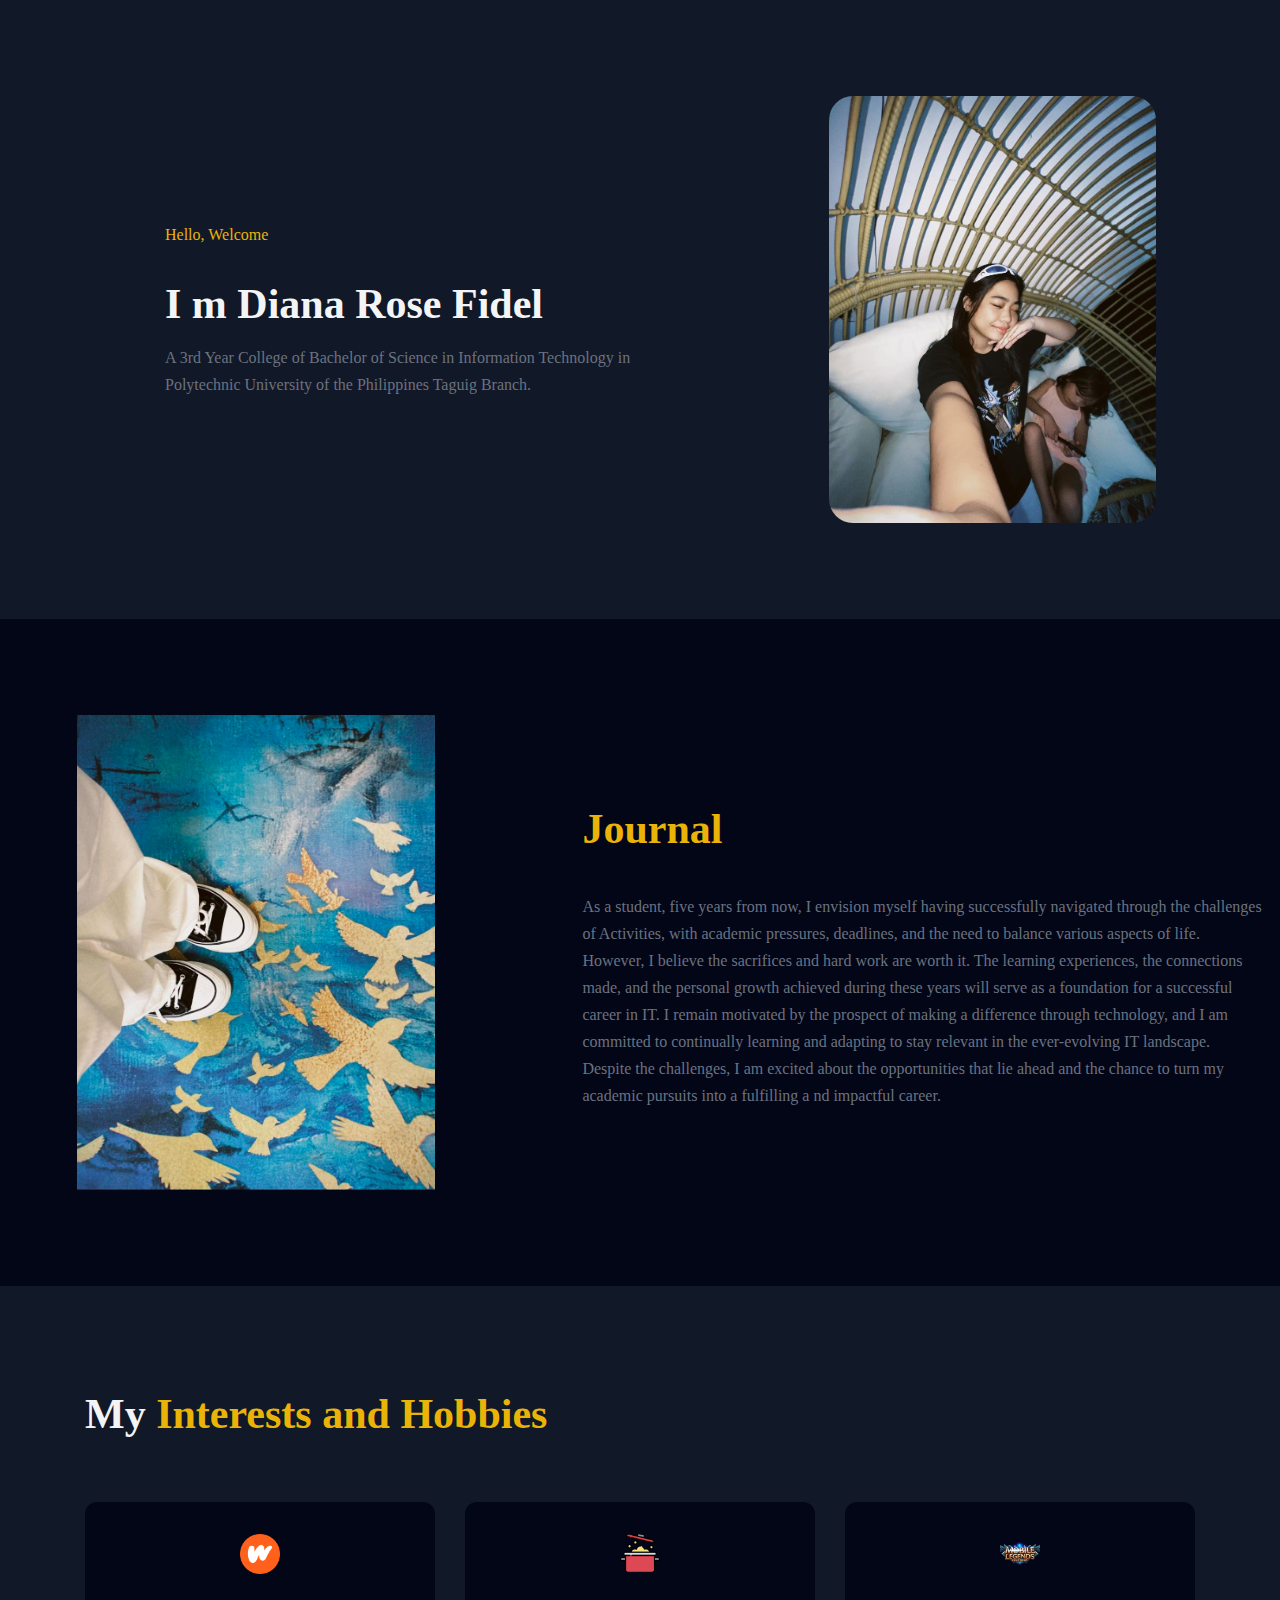
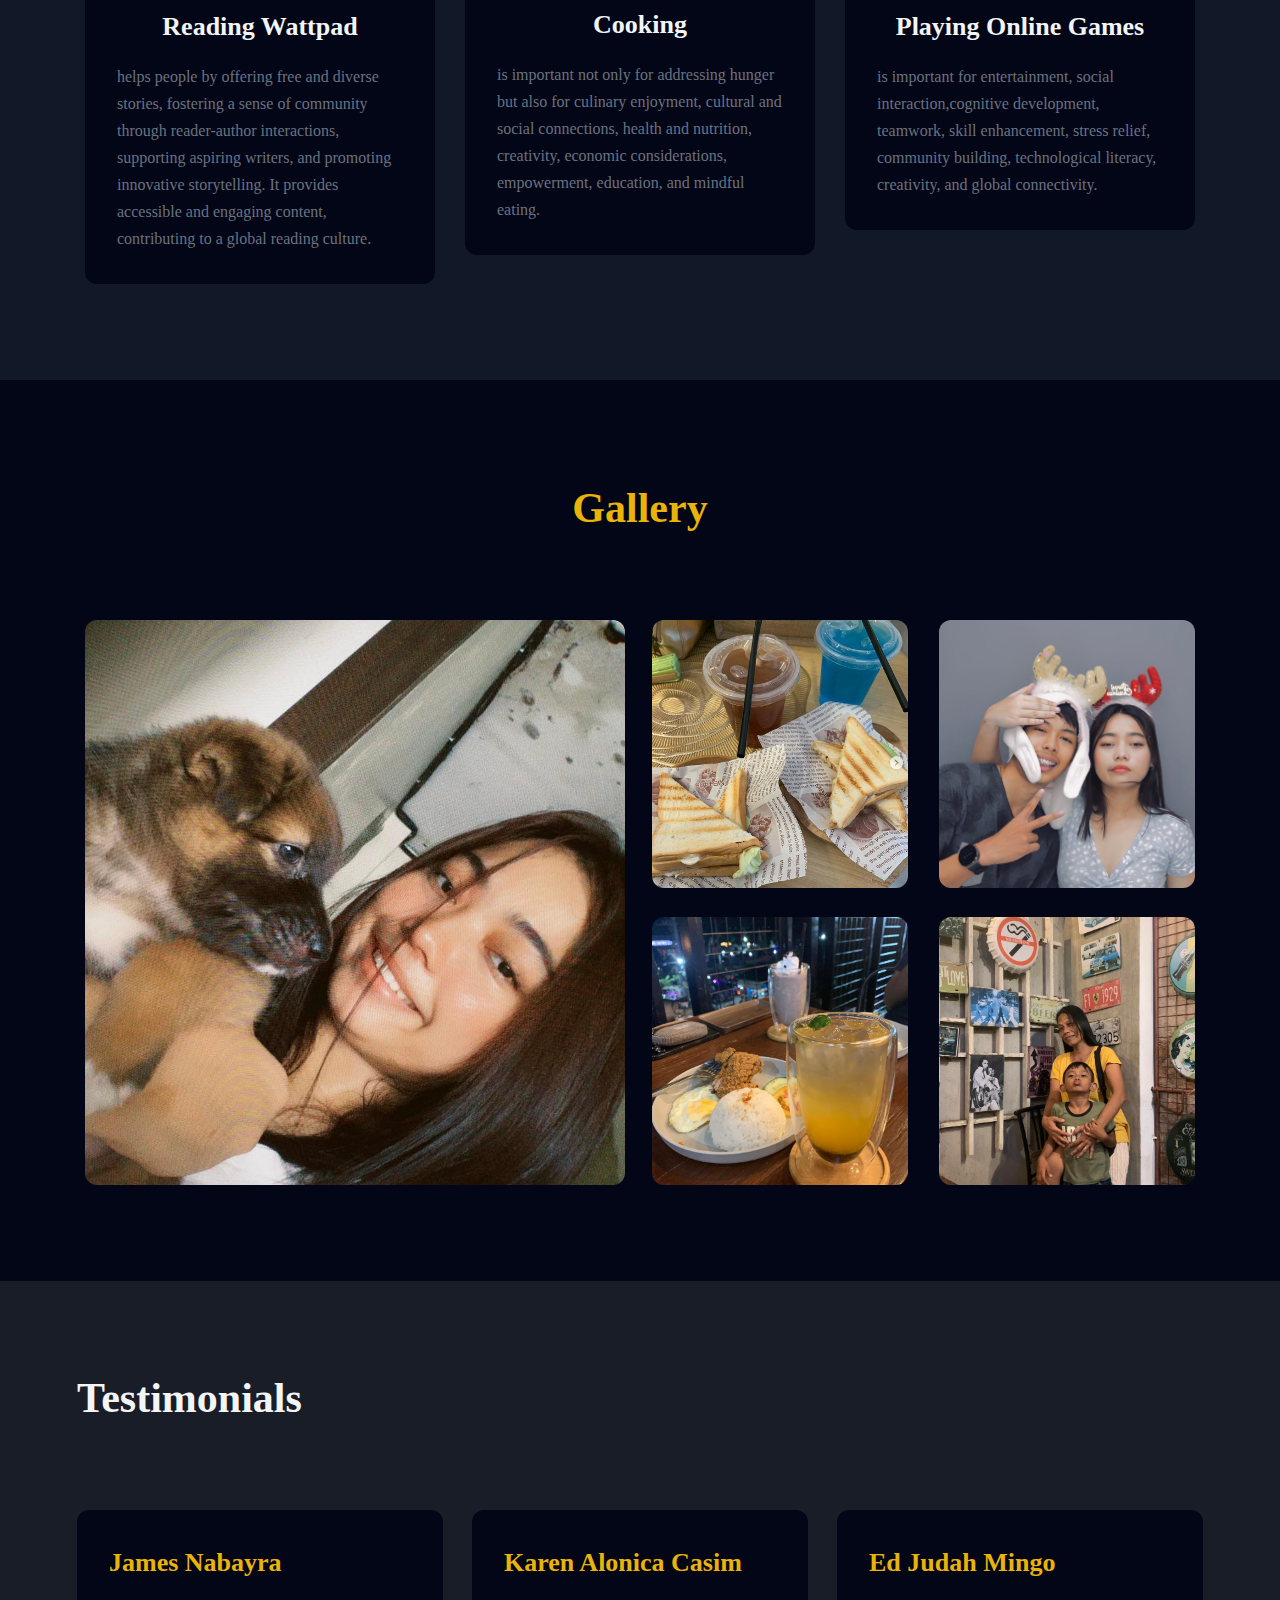
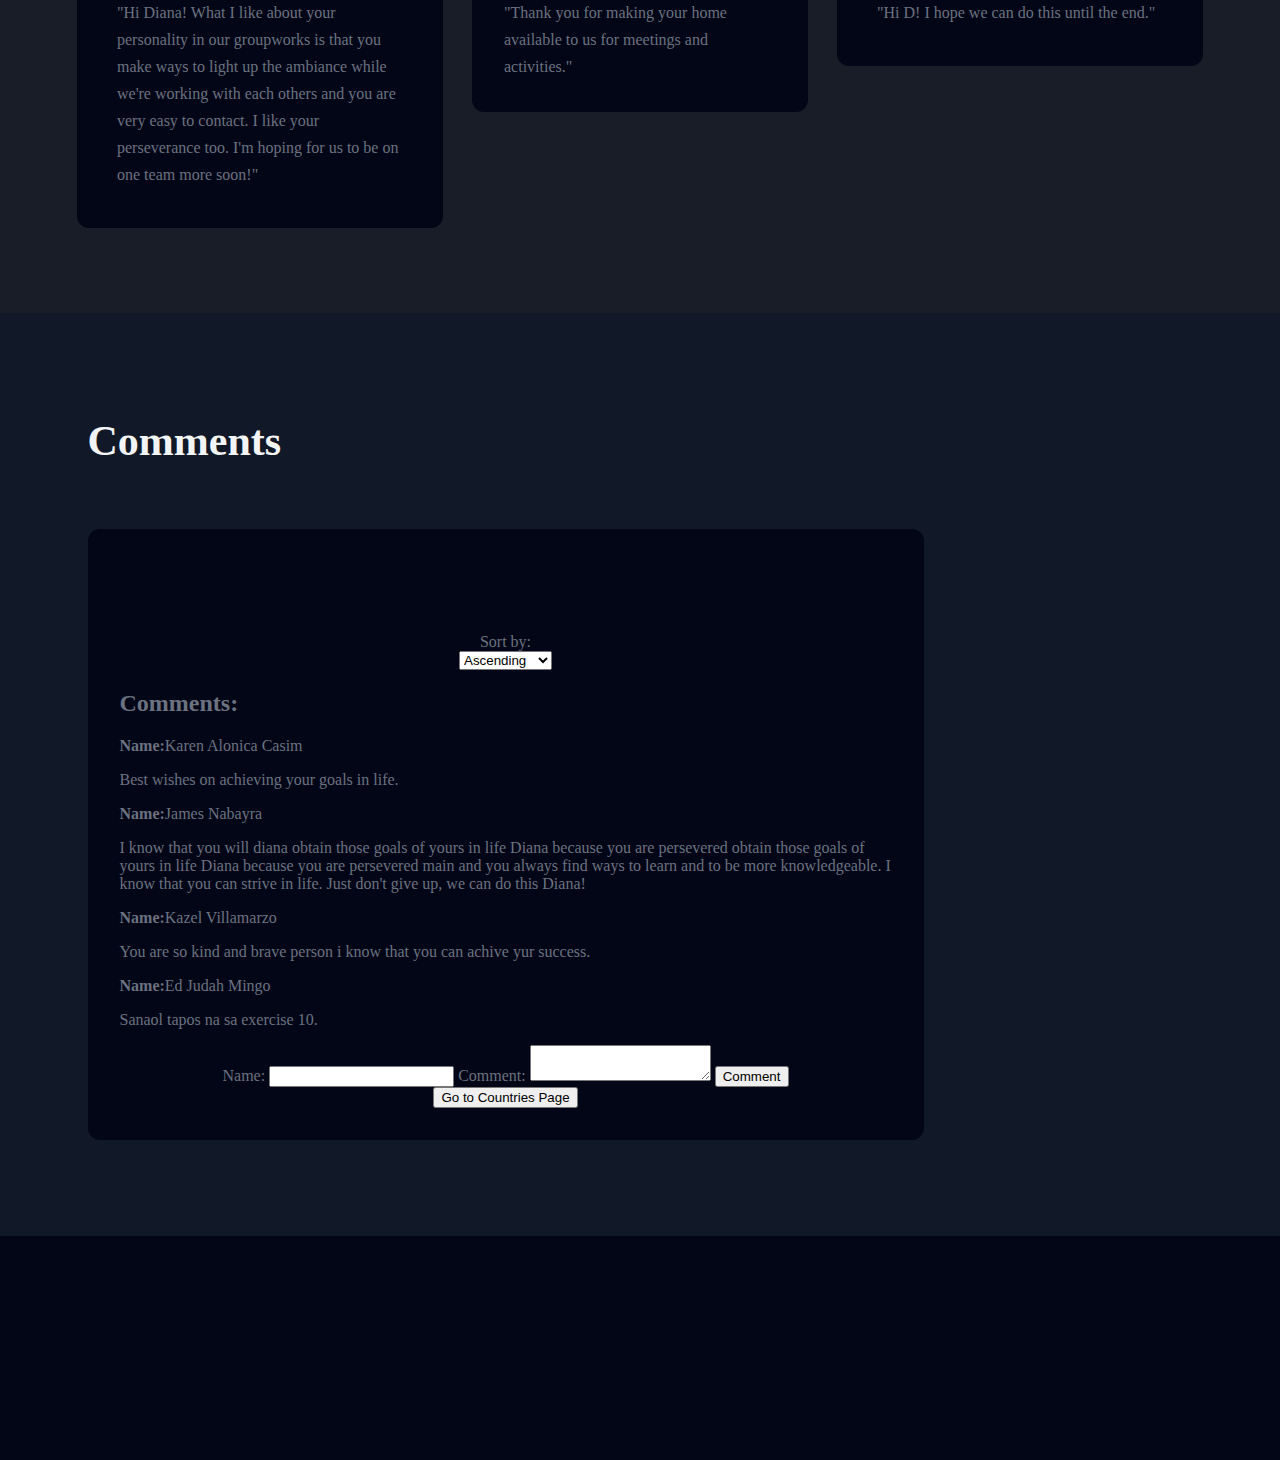
==== index.html @ 44a9d1c8 "update html" ====
<!DOCTYPE html>
<html>
  <head>
    <link rel="stylesheet" href="./fidel_dianarose_final_exercise.css" />
  </head>
  <body>
    <div class="aboutme">
    <div class="herosection">
    <div class="frame-parent">
    <div class="hello-welcome-parent">
    <div class="hello-welcome">Hello, Welcome</div>
    <div class="i-m-diana-rose-fidel-parent">
		<b class="i-m-diana">I m Diana Rose Fidel</b>
    <div class="a-3rd-year-container">
        <p class="a-3rd-year">
            A 3rd Year College of Bachelor of Science
		    in Information
            Technology in
        </p>
        <p class="a-3rd-year">
            Polytechnic University of the 
		    Philippines Taguig Branch.
        </p>
       </div>
       </div>
       </div>
          <img
            class="frame-child"
            alt=""
            src="./img/diana.jpg"
          />
        </div>
      </div>
      <div class="aboutme1">
         <img
          class="aboutme-child"
          alt=""
          src="./img/steps.jpg"
        />

        <div class="journal-parent">
          <b class="i-m-diana">Journal</b>
        <div class="frame-wrapper">
        <div class="there-are-many-variations-of-p-parent">
        <div class="hello-welcome">
           <p class="a-3rd-year">
              As a student, five years from now, I envision myself having
			  successfully navigated through the challenges 
          </p>
			<p class="a-3rd-year">
               of Activities, with academic pressures,
			   deadlines, and the need to balance 
			   various aspects of life. 
                </p>
            <p class="a-3rd-year">However, I believe the 
				sacrifices and hard work are worth it. 
				The learning experiences, 
				the connections </p>
            <p class="a-3rd-year">
				made, and the personal growth 
				achieved during these years will 
				serve as a foundation for a successful
             </p>
            <p class="a-3rd-year">
				career in IT. I remain motivated by 
				the prospect of making a difference 
				through technology, and I am 
                </p>
           <p class="a-3rd-year">
				committed to continually learning and adapting to 
				stay relevant in the ever-evolving IT landscape. 
                </p>				
		    <p class="a-3rd-year">
				Despite the challenges, I am excited about the 
				opportunities that lie ahead and the
				chance to turn my 
                </p>	
			<p class="a-3rd-year">
				academic pursuits into a fulfilling a
				nd impactful career.
                </p>					
            </div>
           </div>
		</div>
		</div>
      </div>
      <div class="myservice">
      <div class="frame-group">
      <div class="my-interests-and-hobbies-wrapper">
			<b class="i-m-diana">
              <span>My </span>
              <span class="interests-and-hobbies"
			  >Interests and Hobbies</span>
            </b>
          </div>
      <div class="frame-container">
      <div class="frame-div">
      <div class="frame-parent1">
            <img class="frame-icon" alt="" 
				src="./img/wattpad.png"/>

      <div class="reading-wattpad-parent">
            <b class="reading-wattpad">Reading Wattpad</b>
      <div class="helps-people-by">
                helps people by offering free and
				diverse stories, fostering
                a sense of community through 
				reader-author interactions,
                supporting aspiring writers, 
				and promoting innovative
                storytelling. It provides 
				accessible and engaging content,
                contributing to a global reading culture.
              </div>
           </div>
         </div>
        </div>
       <div class="frame-div">
            <div class="frame-parent1">
               <img class="frame-icon1" alt="" 
			   src="./img/cooking.png" />

            <div class="reading-wattpad-parent">
                <b class="reading-wattpad">Cooking</b>
                <div class="helps-people-by">
                  is important not only for
				  addressing hunger but also for
                  culinary enjoyment, cultural and 
				  social connections, health
                  and nutrition, creativity, 
				  economic considerations,
                  empowerment, education, and 
				  mindful eating.
                </div>
                </div>
              </div>
            </div>
            <div class="frame-div">
              <div class="frame-parent1">
                <img class="frame-icon" alt="" 
					src="./img/ml.png"/>

                <div class="reading-wattpad-parent">
                  <b class="reading-wattpad"
					>Playing Online Games</b>
                  <div class="helps-people-by">
                    is important for entertainment, social
					interaction,cognitive development,
					teamwork, skill enhancement, stress
                    relief, community building, 
					technological literacy,
                    creativity, and global connectivity.
                  </div>
                </div>
              </div>
            </div>
          </div>
        </div>
      </div>
      <div class="myportfolio">
        <div class="gallery-wrapper">
          <b class="i-m-diana">Gallery</b>
        </div>
        <div class="rectangle-parent">
          <img class="frame-item" alt="" src="./img/dog.jpg" />

          <div class="frame-parent4">
            <div class="rectangle-group">
              <img
                class="frame-inner"
                alt=""src="./img/taste.png"
              />
              <img
                class="frame-inner"
                alt=""src="./img/meal1.jpg"
              />
            </div>
            <div class="rectangle-group">
              <img
                class="frame-inner"
                alt=""src="./img/jo.png"
              />
              <img
                class="frame-inner"
                alt=""src="./img/fam.jpg"
              />
            </div>
          </div>
        </div>
      </div>
      <div class="experience">
        <div class="experience1">
        <div class="my-interests-and-hobbies-wrapper">
        <div class="my-interests-and-hobbies-wrapper">
            <b class="i-m-diana">Testimonials</b>
            </div>
          </div>
        <div class="frame-parent5">
        <div class="frame-div">
        <div class="my-interests-and-hobbies-wrapper">
        <div class="frame-parent6">
        <div class="my-interests-and-hobbies-wrapper">
            <b class="reading-wattpad">James Nabayra</b>
            </div>
        <div class="hi-diana-what-i-like-about-yo-wrapper">
            <div class="hi-diana-what">
                "Hi Diana! What I like about your 
				personality in our
                groupworks is that you make ways to 
				light up the ambiance
                while we're working with each others
				and you are very easy
                to contact. I like your perseverance 
				too. I'm hoping for
                us to be on one team more soon!"
             </div>
            </div>
           </div>
          </div>
            </div>
        <div class="frame-div">
        <div class="my-interests-and-hobbies-wrapper">
        <div class="frame-parent7">
        <div class="my-interests-and-hobbies-wrapper">
            <b class="reading-wattpad"
				>Karen Alonica Casim</b>
                  </div>
            <div class="thank-you-for">
                "Thank you for making your home 
				available to us for meetings
                and activities."
                  </div>
                </div>
              </div>
            </div>
            <div class="frame-div">
            <div class="my-interests-and-hobbies-wrapper">
            <div class="frame-parent6">
            <div class="my-interests-and-hobbies-wrapper">
                <b class="reading-wattpad"
					>Ed Judah Mingo</b>
                 </div>
            <div class=
				"hi-diana-what-i-like-about-yo-wrapper">
            <div class="hi-diana-what">
                "Hi D! I hope we can do this 
				until the end."
               </div>
              </div>
             </div>
            </div>
          </div>
         </div>
        </div>
      </div>
      <div class="myservice1">
      <div class="frame-parent9">
      <div class="my-interests-and-hobbies-wrapper">
         <b class="i-m-diana">Comments</b>
        </div>
      <div class="frame-wrapper9">
      <div class="frame-wrapper10">
      <div class="frame-parent10">
      <div class="frame"></div>
      <div class="gallery-wrapper">
 		<label for="sort">Sort by:</label>
			<select id="sort">
			<option value="asc">Ascending</option>
			<option value="desc">Descending</option>
			</select>		
	<div id="comments_section">
		<h2>Comments:</h2>
	<div id="comments" class="comment-container">
	<div class="comment-container" data-timestamp="2023-11-04">
		<p><strong>Name:</strong>Karen Alonica Casim</p>
		<p>Best wishes on achieving your goals in life.</p>
			</div>
	<div class="comment-container" data-timestamp="2023-11-01">
		<p><strong>Name:</strong>Ed Judah Mingo</p>
		<p>Sanaol tapos na sa exercise 10.</p>
		</div>
	<div class="comment-container" data-timestamp="2023-11-03">
		<p><strong>Name:</strong>James Nabayra</p>
		<p>I know that you will diana obtain those goals of 
		yours in life Diana because you are persevered obtain
		those goals of yours in life Diana because you
		are persevered main and you always find ways to learn 
		and to be more knowledgeable. I know that you can strive
		in life. Just don't give up, we can do this Diana!</p>
		</div>
	<div class="comment-container" data-timestamp="2023-11-02">
		<p><strong>Name:</strong>Kazel Villamarzo</p>
		<p>You are so kind and brave person i know that you 
		can achive yur success.</p>
			</div>
		</div>
		</div>

	<div id="comment_form">
		<label for="name">Name:</label>
		<input type="text" id="name" required>
		<label for="comment">Comment:</label>
		<textarea id="comment_text" required></textarea>
		<button id="comment_button">Comment</button>
		</div>
	<button id="countries_button" onclick="navigateToCountries()">
		Go to Countries Page</button>
         </div>
        </div>
       </div>
      </div>
     </div>
    </div>
   </div>
  </div>
  		<script src="scripttt.js"></script>
	</body>
</html>
---- fidel_dianarose_final_exercise.css ----
.hello-welcome,
.i-m-diana {
  position: relative;
  line-height: 27px;
}
.i-m-diana {
  line-height: 64px;
}
.a-3rd-year {
  margin: 0;
}
.a-3rd-year-container {
  position: relative;
  font-size: var(--font-size-base);
  line-height: 27px;
  color: var(--color-slategray);
}
.hello-welcome-parent,
.i-m-diana-rose-fidel-parent {
  flex-shrink: 0;
  display: flex;
  flex-direction: column;
  align-items: flex-start;
  justify-content: flex-start;
}
.i-m-diana-rose-fidel-parent {
  gap: var(--gap-5xs);
  font-size: var(--font-size-23xl);
  color: var(--color-whitesmoke);
}
.hello-welcome-parent {
  gap: 24px;
}
.frame-child {
  position: relative;
  border-radius: var(--br-5xl);
  width: 427px;
  height: 427px;
  object-fit: cover;
}
.frame-parent,
.herosection {
  display: flex;
  justify-content: flex-start;
}
.frame-parent {
  flex-direction: row;
  align-items: center;
  gap: 199px;
}
.herosection {
  align-self: stretch;
  background-color: var(--color-gray-100);
  overflow: hidden;
  flex-direction: column;
  align-items: flex-start;
  padding: var(--padding-77xl) var(--padding-146xl);
  font-size: var(--font-size-base);
}
.aboutme-child {
  position: relative;
  border-radius: var(--br-5xl);
  width: 475px;
  height: 475px;
  object-fit: contain;
}
.there-are-many-variations-of-p-parent {
  flex-shrink: 0;
  display: flex;
  flex-direction: column;
  align-items: flex-start;
  justify-content: flex-start;
  gap: 18px;
}
.frame-wrapper {
  flex-direction: column;
  align-items: flex-start;
  font-size: var(--font-size-base);
  color: var(--color-slategray);
}
.aboutme1,
.frame-wrapper,
.journal-parent {
  flex-shrink: 0;
  display: flex;
  justify-content: flex-start;
}
.journal-parent {
  flex-direction: column;
  align-items: flex-start;
  gap: var(--gap-13xl);
}
.aboutme1 {
  flex-direction: row;
  align-items: center;
  padding: var(--padding-77xl) 0;
  gap: 89px;
}
.interests-and-hobbies {
  color: var(--color-goldenrod);
}
.my-interests-and-hobbies-wrapper {
  flex-shrink: 0;
  display: flex;
  flex-direction: column;
  align-items: flex-start;
  justify-content: flex-start;
}
.frame-icon {
  position: relative;
  width: 40px;
  height: 40px;
  overflow: hidden;
  flex-shrink: 0;
  object-fit: cover;
}
.helps-people-by,
.reading-wattpad {
  position: relative;
  line-height: 41px;
}
.helps-people-by {
  font-size: var(--font-size-base);
  line-height: 27px;
  color: var(--color-slategray);
  text-align: left;
  display: inline-block;
  width: 286px;
}
.reading-wattpad-parent {
  flex-shrink: 0;
  align-items: center;
  gap: var(--gap-base);
}
.frame-div,
.frame-parent1,
.reading-wattpad-parent {
  display: flex;
  flex-direction: column;
  justify-content: flex-start;
}
.frame-parent1 {
  flex-shrink: 0;
  align-items: center;
  gap: var(--gap-13xl);
}
.frame-div {
  border-radius: var(--br-xs);
  background-color: var(--color-gray-200);
  overflow: hidden;
  align-items: flex-start;
  padding: var(--padding-13xl);
}
.frame-icon1 {
  position: relative;
  width: 40px;
  height: 37.8px;
  overflow: hidden;
  flex-shrink: 0;
  object-fit: cover;
}
.frame-container,
.frame-group {
  flex-shrink: 0;
  align-items: flex-start;
}
.frame-container {
  display: flex;
  flex-direction: row;
  justify-content: flex-start;
  gap: 30px;
  text-align: center;
  font-size: var(--font-size-7xl);
}
.frame-group {
  gap: var(--gap-37xl);
}
.frame-group,
.gallery-wrapper,
.myservice {
  display: flex;
  flex-direction: column;
  justify-content: flex-start;
}
.myservice {
  background-color: var(--color-gray-100);
  overflow: hidden;
  align-items: flex-start;
  padding: var(--padding-77xl) var(--padding-146xl);
  color: var(--color-whitesmoke);
}
.gallery-wrapper {
  flex-shrink: 0;
  align-items: center;
}
.frame-inner,
.frame-item {
  position: relative;
  border-radius: var(--br-xs);
  width: 540px;
  height: 565px;
  object-fit: cover;
}
.frame-inner {
  width: 256px;
  height: 268px;
}
.rectangle-group {
  flex-shrink: 0;
  display: flex;
  flex-direction: column;
  align-items: flex-start;
  justify-content: flex-start;
  gap: var(--gap-10xl);
}
.frame-parent4 {
  flex-direction: row;
  align-items: flex-start;
  gap: 31px;
}
.frame-parent4,
.myportfolio,
.rectangle-parent {
  flex-shrink: 0;
  display: flex;
  justify-content: flex-start;
}
.rectangle-parent {
  flex-direction: row;
  align-items: flex-start;
  gap: 27px;
}
.myportfolio {
  flex-direction: column;
  align-items: center;
  padding: var(--padding-77xl) 0;
  gap: var(--gap-61xl);
  text-align: center;
}
.hi-diana-what {
  position: relative;
  line-height: 27px;
  display: inline-block;
  width: 286px;
  flex-shrink: 0;
}
.frame-parent6,
.hi-diana-what-i-like-about-yo-wrapper {
  flex-shrink: 0;
  display: flex;
  align-items: flex-start;
  justify-content: flex-start;
}
.hi-diana-what-i-like-about-yo-wrapper {
  flex-direction: row;
  padding: var(--padding-5xs);
  text-align: left;
  font-size: var(--font-size-base);
  color: var(--color-slategray);
}
.frame-parent6 {
  flex-direction: column;
  gap: var(--gap-5xs);
}
.thank-you-for {
  position: relative;
  font-size: var(--font-size-base);
  line-height: 27px;
  color: var(--color-slategray);
  text-align: left;
  display: inline-block;
  width: 272px;
}
.frame-parent7 {
  flex-shrink: 0;
  flex-direction: column;
  gap: var(--gap-base);
}
.experience,
.experience1,
.frame-parent5,
.frame-parent7 {
  display: flex;
  align-items: flex-start;
  justify-content: flex-start;
}
.frame-parent5 {
  flex-shrink: 0;
  flex-direction: row;
  gap: var(--gap-10xl);
  text-align: center;
  font-size: var(--font-size-7xl);
  color: var(--color-goldenrod);
  font-family: var(--font-lexend-deca);
}
.experience,
.experience1 {
  flex-direction: column;
}
.experience1 {
  flex-shrink: 0;
  gap: var(--gap-61xl);
}
.experience {
  background-color: #191d28;
  overflow: hidden;
  padding: 85px 149px;
  color: var(--color-whitesmoke);
  font-family: var(--font-arvo);
}
.frame {
  position: relative;
  width: 40px;
  height: 40px;
  overflow: hidden;
  flex-shrink: 0;
}
.sort-by-ascending-container {
  position: relative;
  line-height: 27px;
  display: inline-block;
  width: 761px;
}
.frame-parent10 {
  display: flex;
  flex-direction: column;
  align-items: center;
  justify-content: flex-start;
  gap: var(--gap-13xl);
}
.frame-wrapper10,
.frame-wrapper9 {
  width: 836px;
  flex-shrink: 0;
  display: flex;
  align-items: flex-start;
  justify-content: flex-start;
}
.frame-wrapper10 {
  border-radius: var(--br-xs);
  background-color: var(--color-gray-200);
  overflow: hidden;
  flex-direction: column;
  padding: var(--padding-13xl);
  box-sizing: border-box;
}
.frame-wrapper9 {
  flex-direction: row;
  font-size: var(--font-size-base);
  color: var(--color-slategray);
}
.aboutme,
.frame-parent9,
.myservice1 {
  display: flex;
  flex-direction: column;
  justify-content: flex-start;
}
.frame-parent9 {
  align-items: flex-start;
  gap: var(--gap-37xl);
}
.aboutme,
.myservice1 {
  overflow: hidden;
}
.myservice1 {
  background-color: var(--color-gray-100);
  width: 1435px;
  align-items: flex-start;
  padding: var(--padding-77xl) var(--padding-146xl);
  box-sizing: border-box;
  color: var(--color-whitesmoke);
}
.aboutme {
  position: relative;
  background-color: var(--color-gray-200);
  width: 100%;
  height: 4660px;
  align-items: center;
  text-align: left;
  font-size: var(--font-size-23xl);
  color: var(--color-goldenrod);
  font-family: var(--font-lexend-deca);
}
body {
  margin: 0;
  line-height: normal;
}
:root {
  --font-lexend-deca: "Lexend Deca";
  --font-arvo: Arvo;

  --font-size-base: 16px;
  --font-size-23xl: 42px;
  --font-size-7xl: 26px;

  --color-gray-100: #111827;
  --color-gray-200: #020617;
  --color-slategray: #6b7280;
  --color-whitesmoke: #f3f4f6;
  --color-goldenrod: #eab308;

  --gap-37xl: 56px;
  --gap-13xl: 32px;
  --gap-61xl: 80px;
  --gap-10xl: 29px;
  --gap-5xs: 8px;
  --gap-base: 16px;

  --padding-77xl: 96px;
  --padding-146xl: 165px;
  --padding-13xl: 32px;
  --padding-5xs: 8px;
  
  --br-xs: 12px;
  --br-5xl: 24px;
}
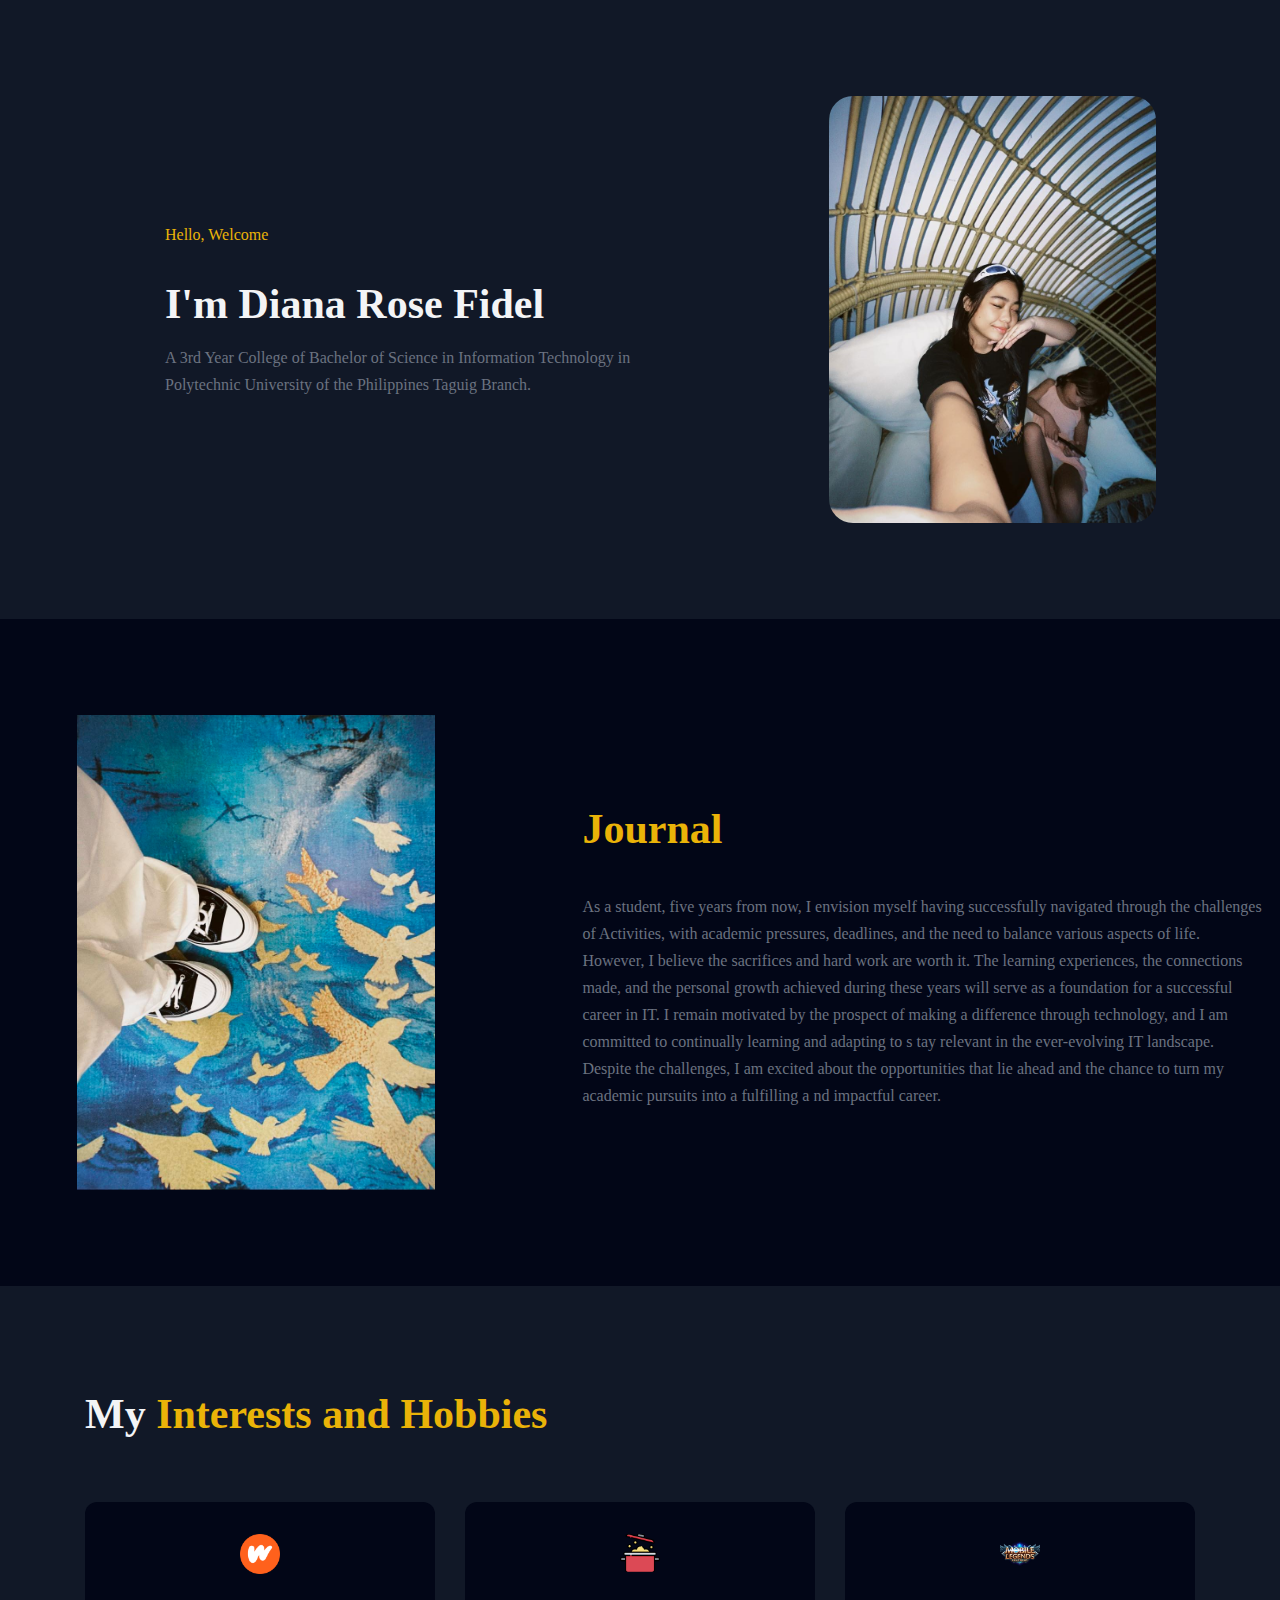
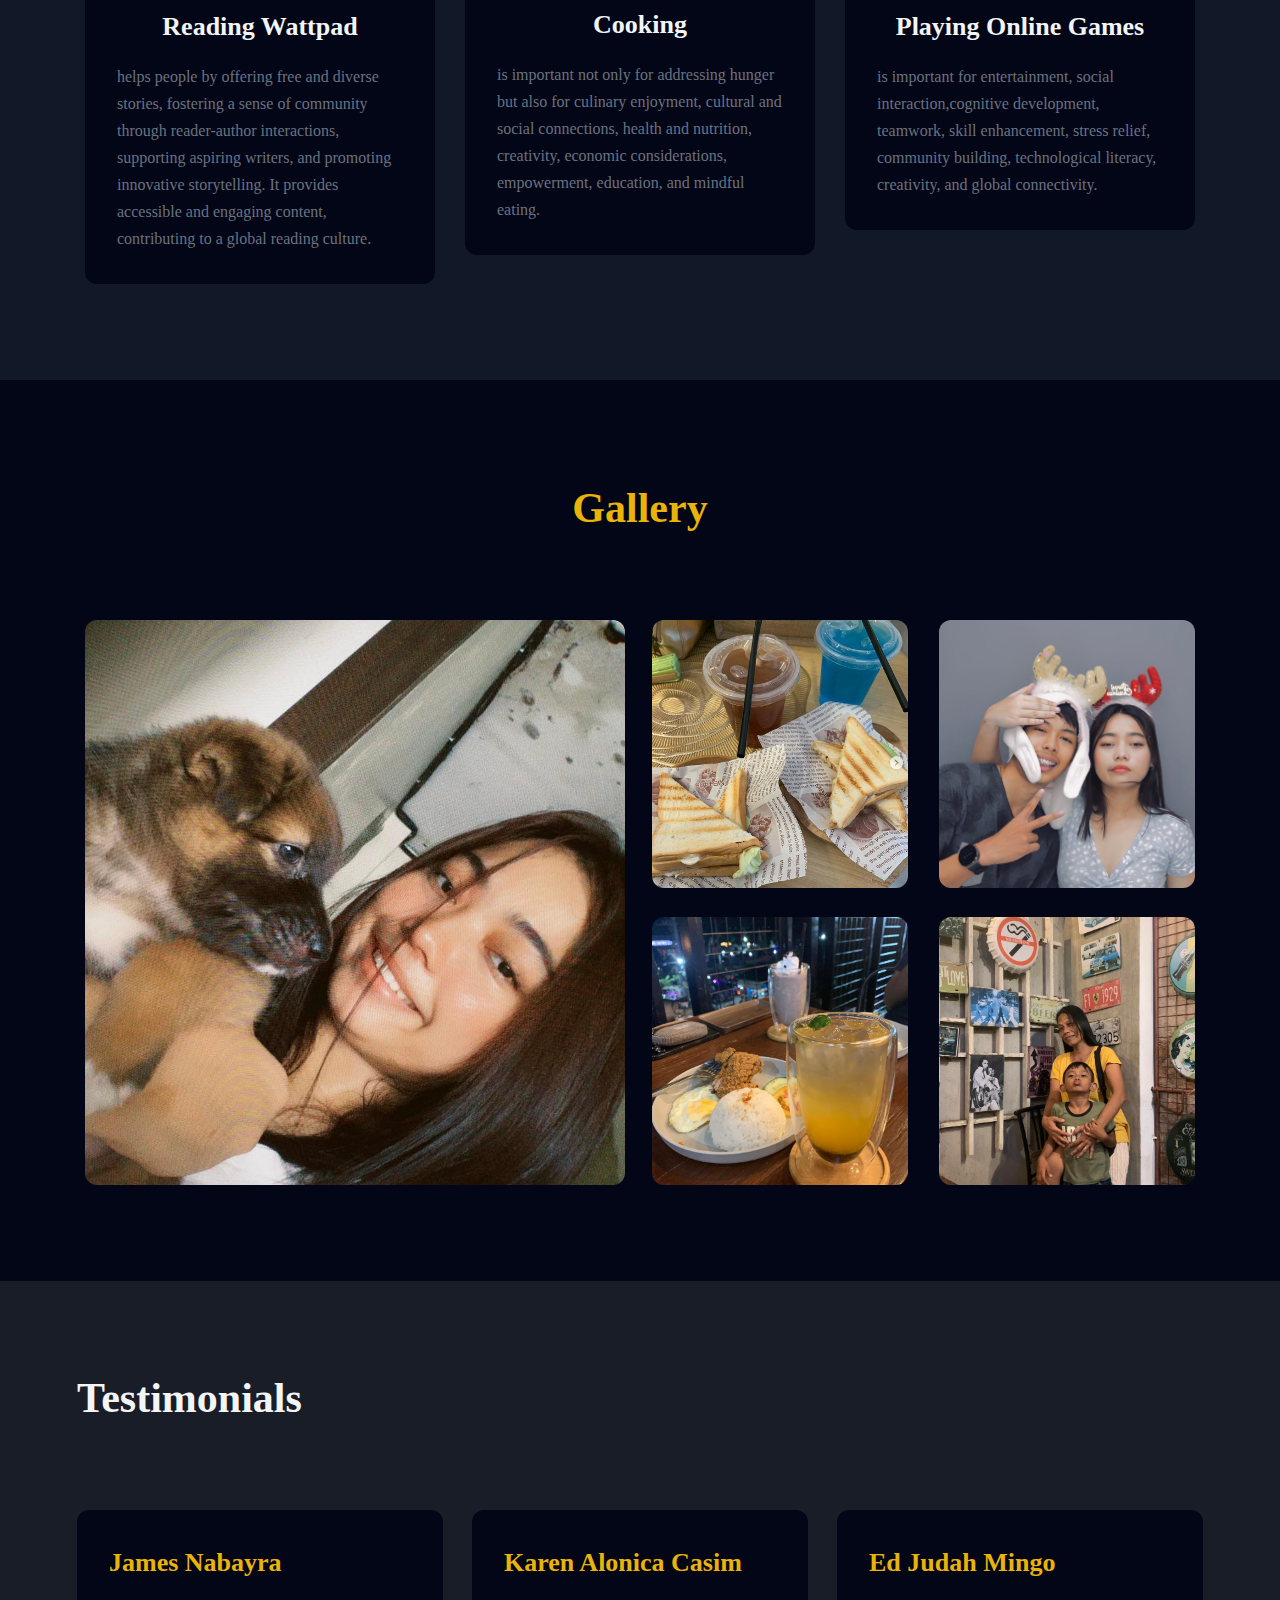
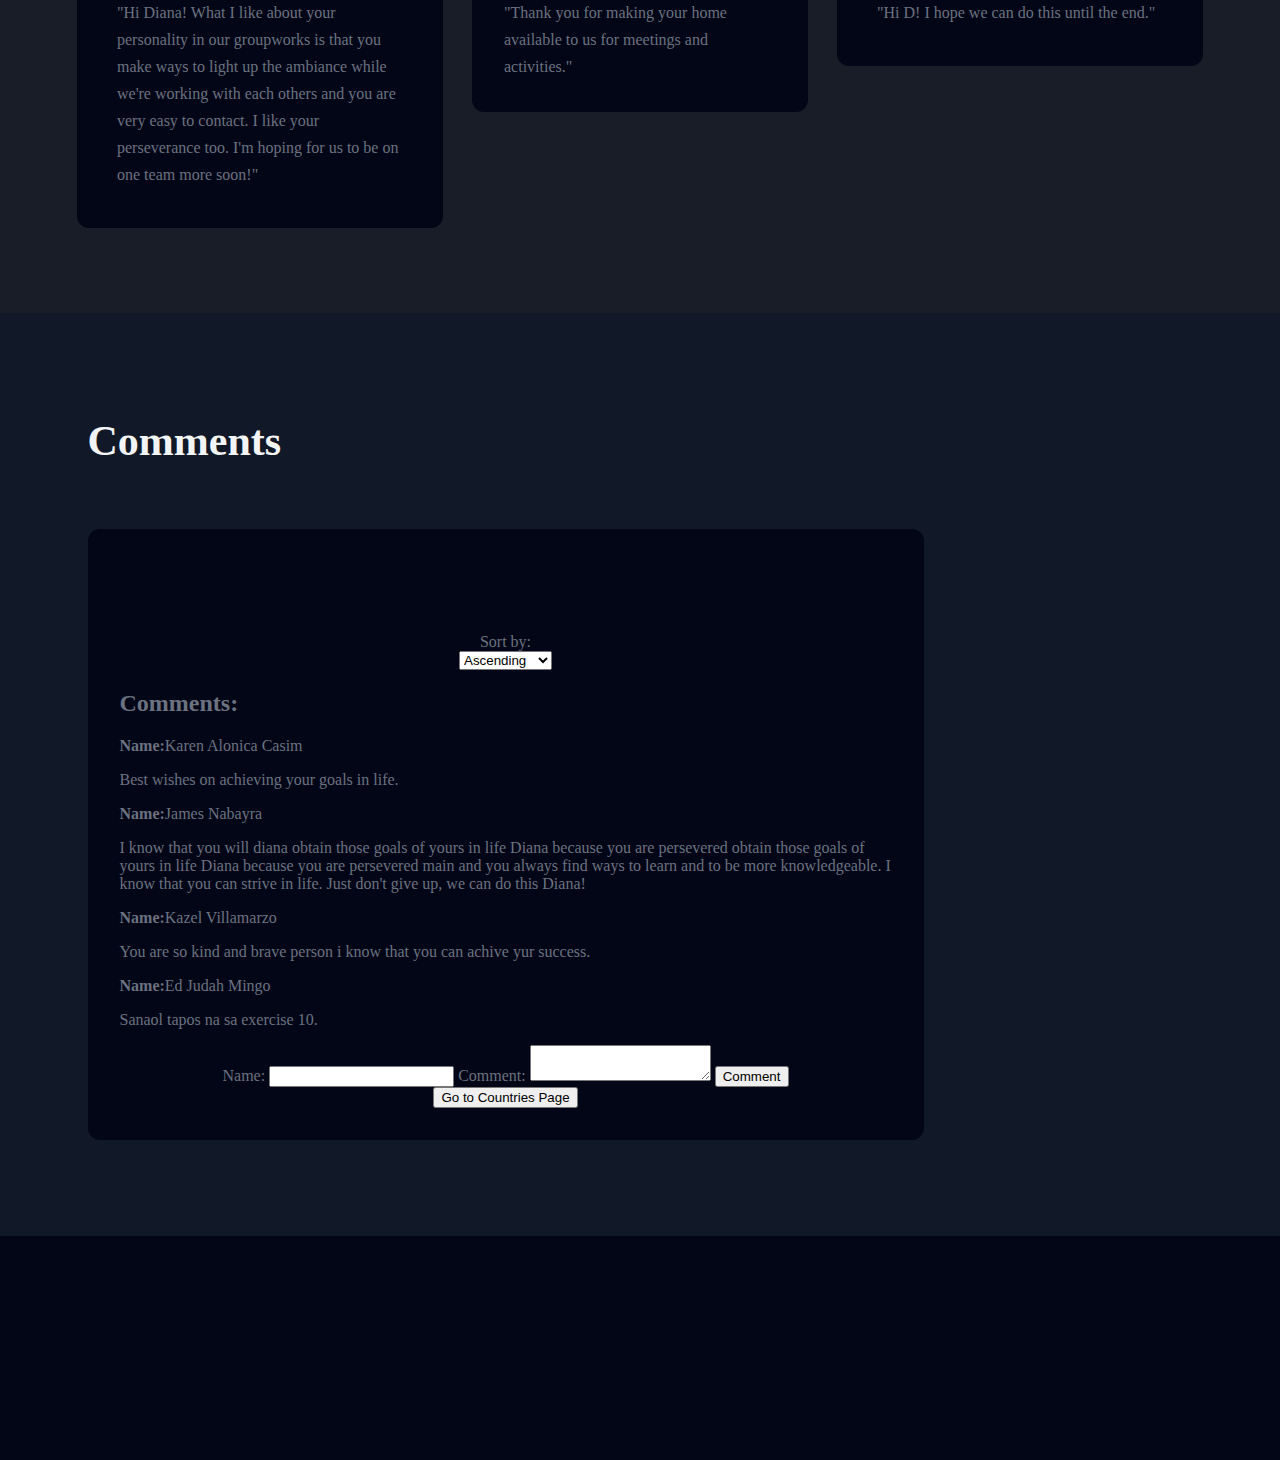
==== commit b6b2f6c2: "modify html file" ====
--- a/index.html
+++ b/index.html
@@ -3,6 +3,7 @@
   <head>
     <link rel="stylesheet" href="./fidel_dianarose_final_exercise.css" />
   </head>
+  
   <body>
     <div class="aboutme">
     <div class="herosection">
@@ -10,32 +11,28 @@
     <div class="hello-welcome-parent">
     <div class="hello-welcome">Hello, Welcome</div>
     <div class="i-m-diana-rose-fidel-parent">
-		<b class="i-m-diana">I m Diana Rose Fidel</b>
+		<b class="i-m-diana">I'm Diana Rose Fidel</b>
     <div class="a-3rd-year-container">
         <p class="a-3rd-year">
-            A 3rd Year College of Bachelor of Science
-		    in Information
-            Technology in
+          A 3rd Year College of Bachelor of Science
+		      in Information Technology in
         </p>
         <p class="a-3rd-year">
-            Polytechnic University of the 
-		    Philippines Taguig Branch.
+          Polytechnic University of the Philippines Taguig Branch.
         </p>
        </div>
        </div>
        </div>
           <img
             class="frame-child"
-            alt=""
-            src="./img/diana.jpg"
+            alt=""src="./img/diana.jpg"
           />
         </div>
       </div>
       <div class="aboutme1">
          <img
           class="aboutme-child"
-          alt=""
-          src="./img/steps.jpg"
+          alt=""src="./img/steps.jpg"
         />
 
         <div class="journal-parent">
@@ -44,40 +41,41 @@
         <div class="there-are-many-variations-of-p-parent">
         <div class="hello-welcome">
            <p class="a-3rd-year">
-              As a student, five years from now, I envision myself having
-			  successfully navigated through the challenges 
+              As a student, five years from now, 
+              I envision myself having
+			        successfully navigated through the challenges 
           </p>
 			<p class="a-3rd-year">
                of Activities, with academic pressures,
-			   deadlines, and the need to balance 
-			   various aspects of life. 
+			          deadlines, and the need to balance 
+			          various aspects of life. 
                 </p>
             <p class="a-3rd-year">However, I believe the 
-				sacrifices and hard work are worth it. 
-				The learning experiences, 
-				the connections </p>
+				      sacrifices and hard work are worth it. 
+				      The learning experiences, 
+				      the connections </p>
             <p class="a-3rd-year">
-				made, and the personal growth 
-				achieved during these years will 
-				serve as a foundation for a successful
+				      made, and the personal growth 
+				      achieved during these years will 
+				      serve as a foundation for a successful
              </p>
             <p class="a-3rd-year">
-				career in IT. I remain motivated by 
-				the prospect of making a difference 
-				through technology, and I am 
+				      career in IT. I remain motivated by 
+				      the prospect of making a difference 
+				      through technology, and I am 
                 </p>
            <p class="a-3rd-year">
-				committed to continually learning and adapting to 
-				stay relevant in the ever-evolving IT landscape. 
+				    committed to continually learning and adapting to 
+				s   tay relevant in the ever-evolving IT landscape. 
                 </p>				
 		    <p class="a-3rd-year">
-				Despite the challenges, I am excited about the 
-				opportunities that lie ahead and the
-				chance to turn my 
+				    Despite the challenges, I am excited about the 
+				    opportunities that lie ahead and the
+				    chance to turn my 
                 </p>	
 			<p class="a-3rd-year">
-				academic pursuits into a fulfilling a
-				nd impactful career.
+				    academic pursuits into a fulfilling a
+				    nd impactful career.
                 </p>					
             </div>
            </div>
@@ -102,15 +100,15 @@
       <div class="reading-wattpad-parent">
             <b class="reading-wattpad">Reading Wattpad</b>
       <div class="helps-people-by">
-                helps people by offering free and
-				diverse stories, fostering
-                a sense of community through 
-				reader-author interactions,
-                supporting aspiring writers, 
-				and promoting innovative
-                storytelling. It provides 
-				accessible and engaging content,
-                contributing to a global reading culture.
+               helps people by offering free and
+				      diverse stories, fostering
+              a sense of community through 
+				      reader-author interactions,
+              supporting aspiring writers, 
+				      and promoting innovative
+              storytelling. It provides 
+				      accessible and engaging content,
+              contributing to a global reading culture.
               </div>
            </div>
          </div>
@@ -124,13 +122,13 @@
                 <b class="reading-wattpad">Cooking</b>
                 <div class="helps-people-by">
                   is important not only for
-				  addressing hunger but also for
+				          addressing hunger but also for
                   culinary enjoyment, cultural and 
-				  social connections, health
+				          social connections, health
                   and nutrition, creativity, 
-				  economic considerations,
+				          economic considerations,
                   empowerment, education, and 
-				  mindful eating.
+				          mindful eating.
                 </div>
                 </div>
               </div>
@@ -145,10 +143,10 @@
 					>Playing Online Games</b>
                   <div class="helps-people-by">
                     is important for entertainment, social
-					interaction,cognitive development,
-					teamwork, skill enhancement, stress
+					          interaction,cognitive development,
+					          teamwork, skill enhancement, stress
                     relief, community building, 
-					technological literacy,
+					          technological literacy,
                     creativity, and global connectivity.
                   </div>
                 </div>
@@ -205,13 +203,13 @@
         <div class="hi-diana-what-i-like-about-yo-wrapper">
             <div class="hi-diana-what">
                 "Hi Diana! What I like about your 
-				personality in our
+				        personality in our
                 groupworks is that you make ways to 
-				light up the ambiance
+				        light up the ambiance
                 while we're working with each others
-				and you are very easy
+				        and you are very easy
                 to contact. I like your perseverance 
-				too. I'm hoping for
+				        too. I'm hoping for
                 us to be on one team more soon!"
              </div>
             </div>
@@ -227,8 +225,8 @@
                   </div>
             <div class="thank-you-for">
                 "Thank you for making your home 
-				available to us for meetings
-                and activities."
+				          available to us for meetings
+                  and activities."
                   </div>
                 </div>
               </div>
@@ -244,7 +242,7 @@
 				"hi-diana-what-i-like-about-yo-wrapper">
             <div class="hi-diana-what">
                 "Hi D! I hope we can do this 
-				until the end."
+				          until the end."
                </div>
               </div>
              </div>
@@ -315,4 +313,4 @@
   </div>
   		<script src="scripttt.js"></script>
 	</body>
-</html>
+</html>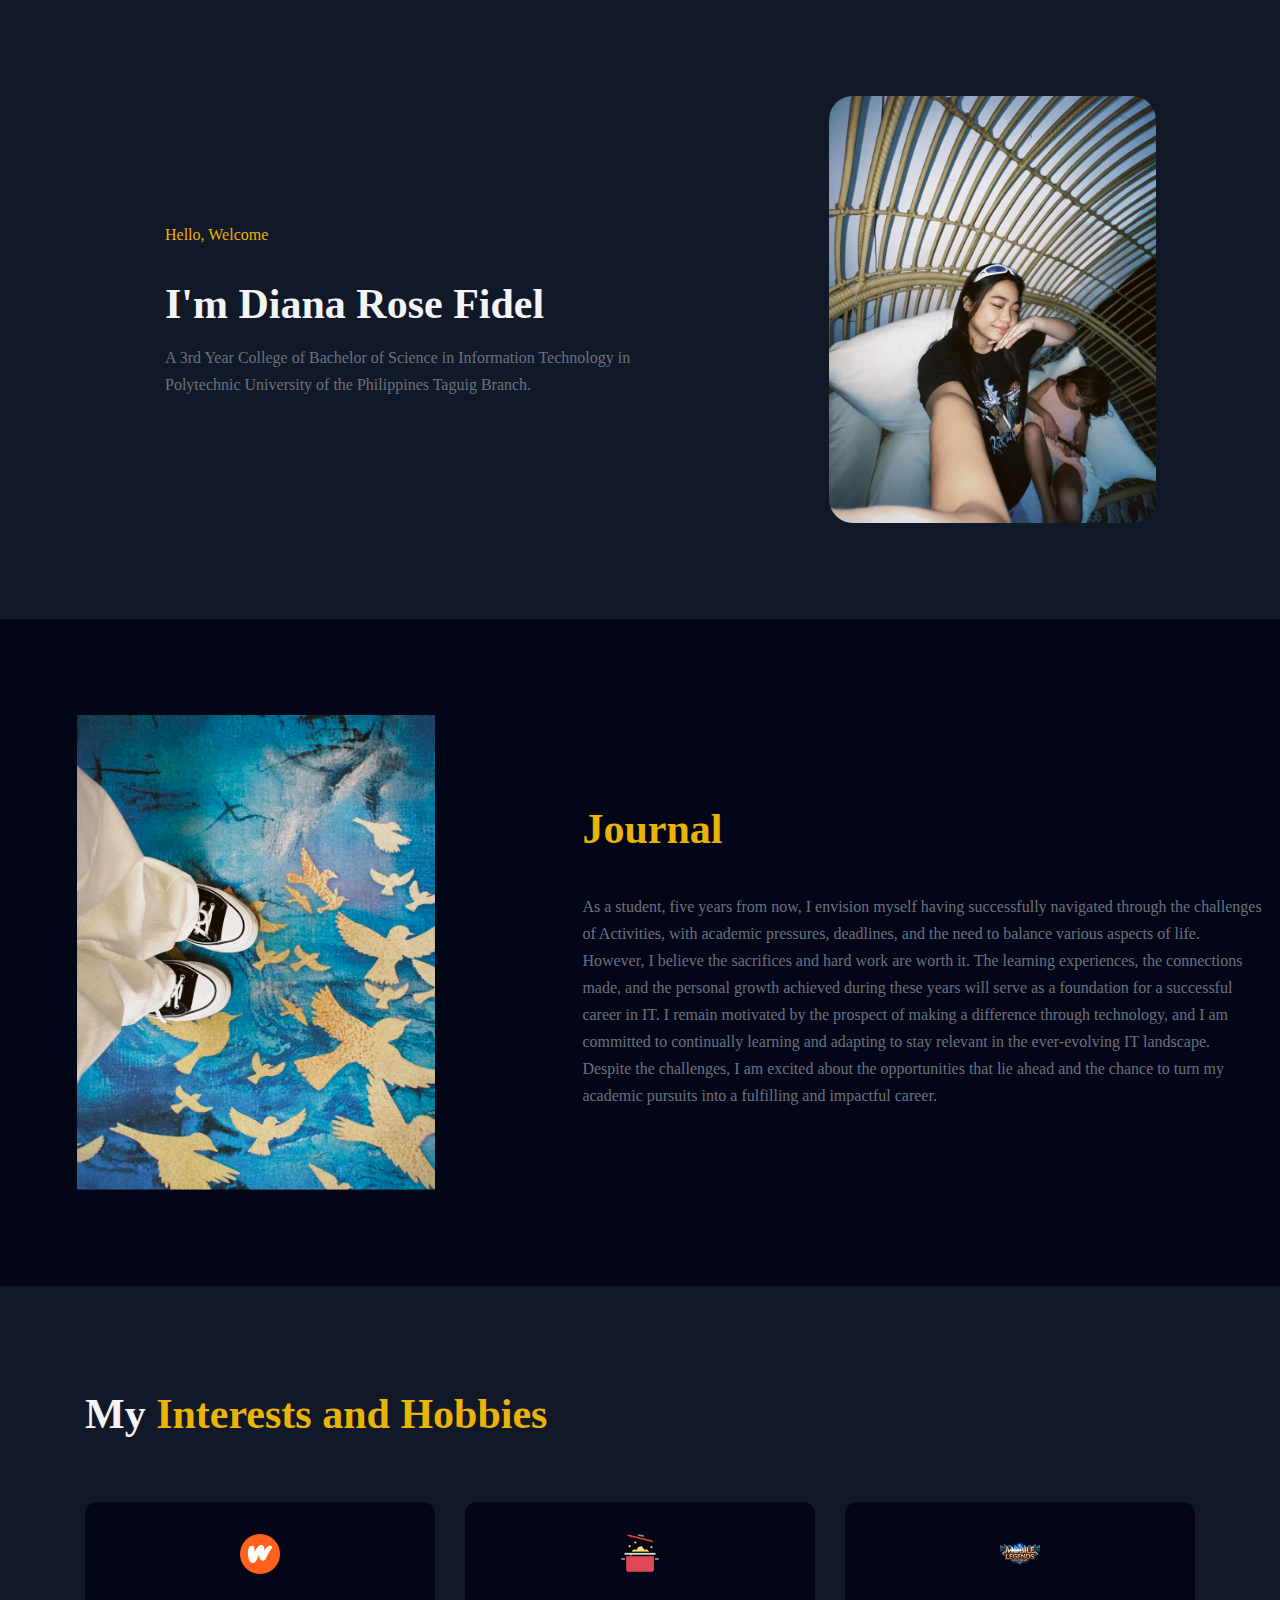
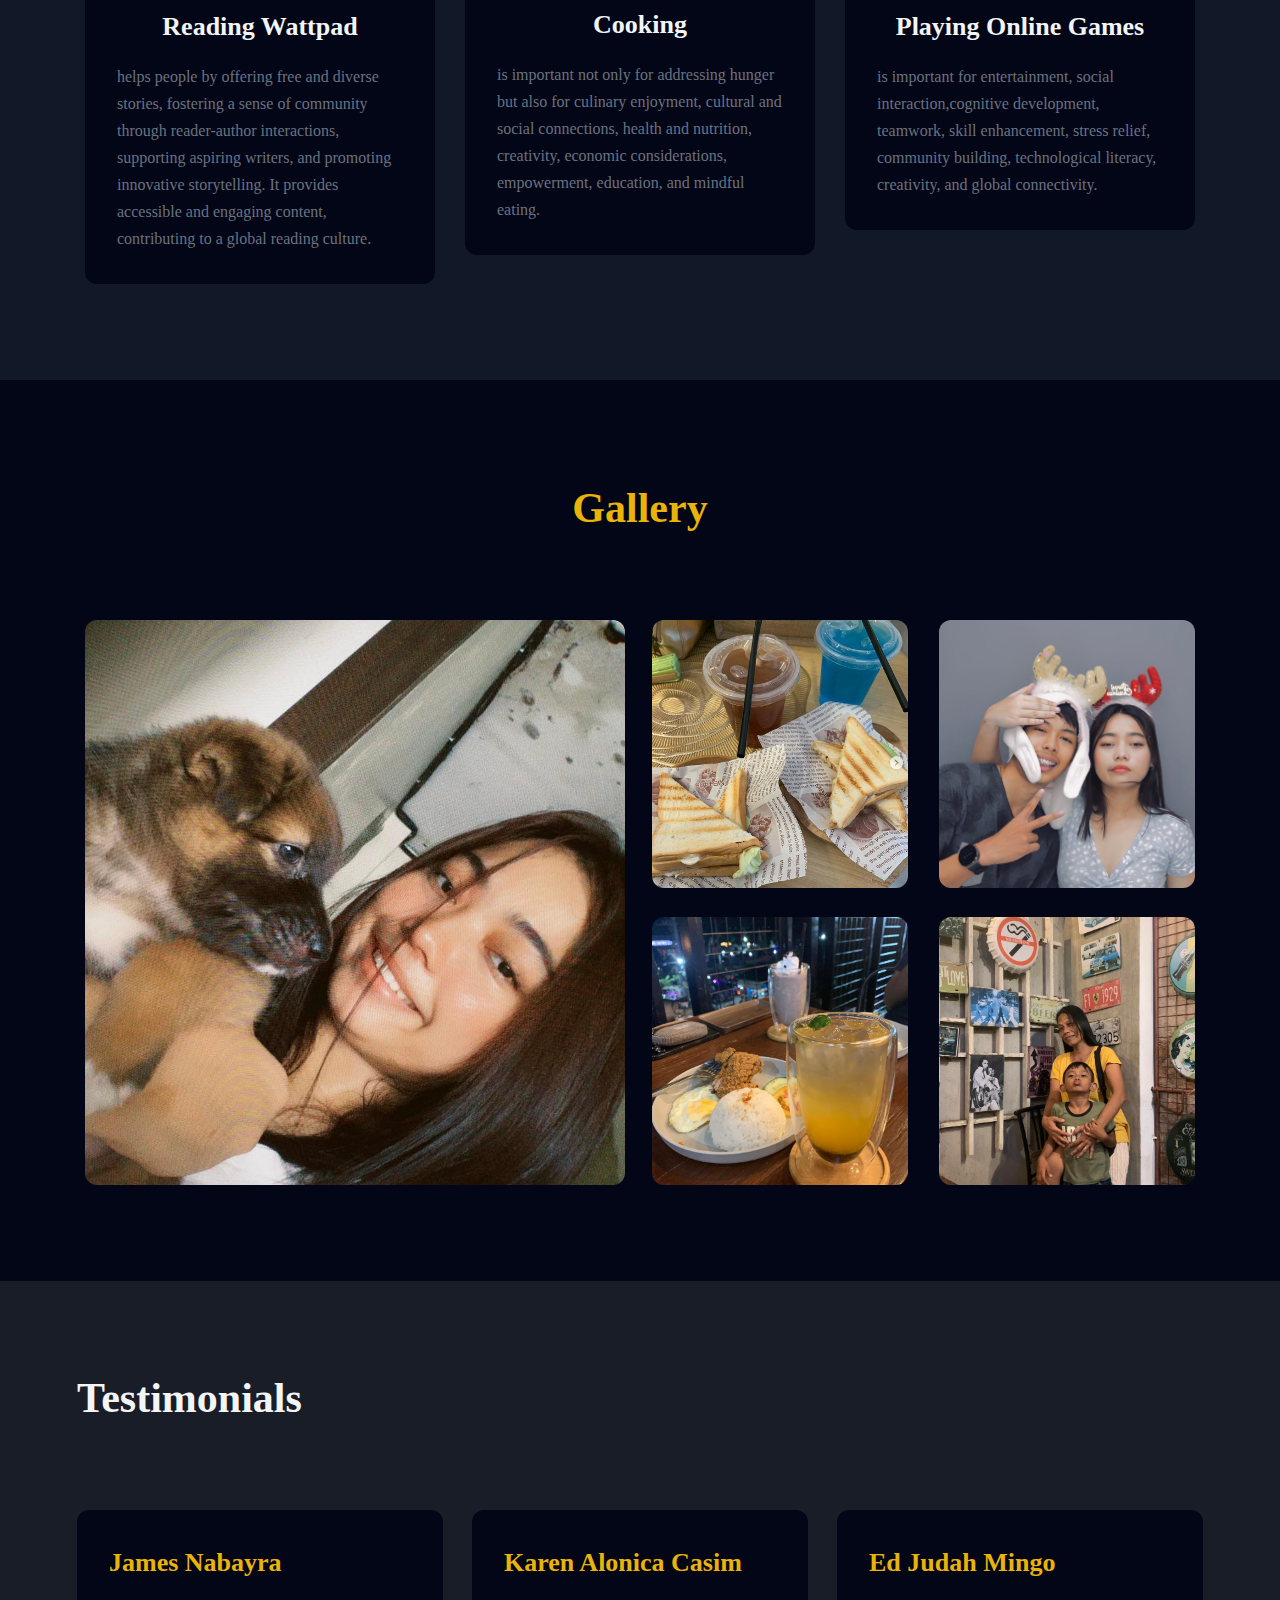
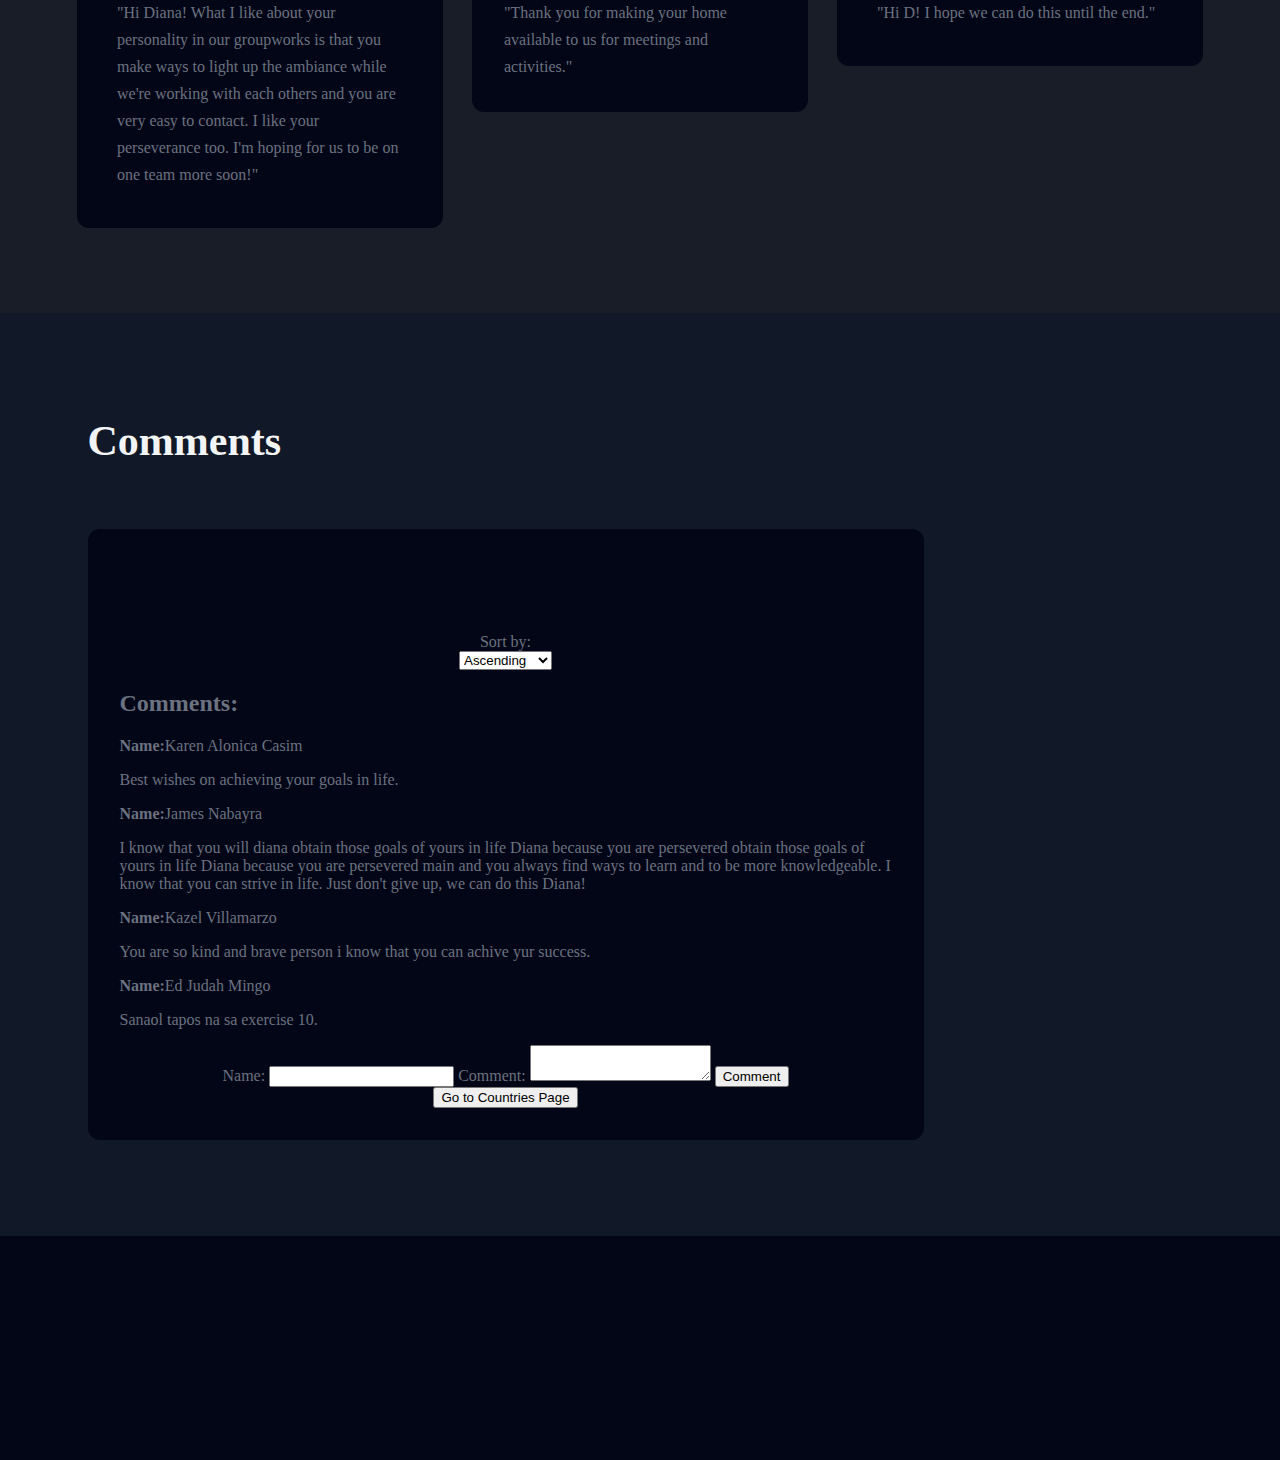
==== commit d114d0fc: "modify html file" ====
--- a/index.html
+++ b/index.html
@@ -46,37 +46,31 @@
 			        successfully navigated through the challenges 
           </p>
 			<p class="a-3rd-year">
-               of Activities, with academic pressures,
-			          deadlines, and the need to balance 
-			          various aspects of life. 
-                </p>
-            <p class="a-3rd-year">However, I believe the 
-				      sacrifices and hard work are worth it. 
-				      The learning experiences, 
-				      the connections </p>
-            <p class="a-3rd-year">
-				      made, and the personal growth 
-				      achieved during these years will 
-				      serve as a foundation for a successful
-             </p>
-            <p class="a-3rd-year">
-				      career in IT. I remain motivated by 
-				      the prospect of making a difference 
-				      through technology, and I am 
-                </p>
-           <p class="a-3rd-year">
-				    committed to continually learning and adapting to 
-				s   tay relevant in the ever-evolving IT landscape. 
-                </p>				
-		    <p class="a-3rd-year">
-				    Despite the challenges, I am excited about the 
-				    opportunities that lie ahead and the
-				    chance to turn my 
-                </p>	
+         of Activities, with academic pressures,
+			      deadlines, and the need to balance 
+			      various aspects of life. </p>
+      <p class="a-3rd-year">However, I believe the 
+				  sacrifices and hard work are worth it. 
+				    The learning experiences, 
+				    the connections </p>
+      <p class="a-3rd-year">
+				  made, and the personal growth 
+				    achieved during these years will 
+				    serve as a foundation for a successful</p>
+      <p class="a-3rd-year">
+				  career in IT. I remain motivated by 
+				    the prospect of making a difference 
+				    through technology, and I am </p>
+      <p class="a-3rd-year">
+				  committed to continually learning and adapting to 
+				  stay relevant in the ever-evolving IT landscape.</p>				
+		  <p class="a-3rd-year">
+				  Despite the challenges, I am excited about the 
+				  opportunities that lie ahead and the
+				  chance to turn my</p>	
 			<p class="a-3rd-year">
-				    academic pursuits into a fulfilling a
-				    nd impactful career.
-                </p>					
+				  academic pursuits into a fulfilling
+				  and impactful career.</p>					
             </div>
            </div>
 		</div>
@@ -86,10 +80,9 @@
       <div class="frame-group">
       <div class="my-interests-and-hobbies-wrapper">
 			<b class="i-m-diana">
-              <span>My </span>
-              <span class="interests-and-hobbies"
-			  >Interests and Hobbies</span>
-            </b>
+          <span>My </span>
+          <span class="interests-and-hobbies"
+            >Interests and Hobbies</span> </b>
           </div>
       <div class="frame-container">
       <div class="frame-div">
@@ -100,15 +93,15 @@
       <div class="reading-wattpad-parent">
             <b class="reading-wattpad">Reading Wattpad</b>
       <div class="helps-people-by">
-               helps people by offering free and
-				      diverse stories, fostering
-              a sense of community through 
-				      reader-author interactions,
-              supporting aspiring writers, 
-				      and promoting innovative
-              storytelling. It provides 
-				      accessible and engaging content,
-              contributing to a global reading culture.
+          helps people by offering free and
+				  diverse stories, fostering
+          a sense of community through 
+				  reader-author interactions,
+          supporting aspiring writers, 
+				  and promoting innovative
+          storytelling. It provides 
+				  accessible and engaging content,
+          contributing to a global reading culture.
               </div>
            </div>
          </div>
@@ -118,17 +111,17 @@
                <img class="frame-icon1" alt="" 
 			   src="./img/cooking.png" />
 
-            <div class="reading-wattpad-parent">
-                <b class="reading-wattpad">Cooking</b>
-                <div class="helps-people-by">
-                  is important not only for
-				          addressing hunger but also for
-                  culinary enjoyment, cultural and 
-				          social connections, health
-                  and nutrition, creativity, 
-				          economic considerations,
-                  empowerment, education, and 
-				          mindful eating.
+      <div class="reading-wattpad-parent">
+          <b class="reading-wattpad">Cooking</b>
+          <div class="helps-people-by">
+               is important not only for
+				      addressing hunger but also for
+              culinary enjoyment, cultural and 
+				      social connections, health
+              and nutrition, creativity, 
+				      economic considerations,
+              empowerment, education, and 
+				      mindful eating.
                 </div>
                 </div>
               </div>
@@ -138,16 +131,16 @@
                 <img class="frame-icon" alt="" 
 					src="./img/ml.png"/>
 
-                <div class="reading-wattpad-parent">
-                  <b class="reading-wattpad"
-					>Playing Online Games</b>
-                  <div class="helps-people-by">
-                    is important for entertainment, social
-					          interaction,cognitive development,
-					          teamwork, skill enhancement, stress
-                    relief, community building, 
-					          technological literacy,
-                    creativity, and global connectivity.
+        <div class="reading-wattpad-parent">
+            <b class="reading-wattpad"
+					    >Playing Online Games</b>
+          <div class="helps-people-by">
+              is important for entertainment, social
+					    interaction,cognitive development,
+					    teamwork, skill enhancement, stress
+              relief, community building, 
+					    technological literacy,
+              creativity, and global connectivity.
                   </div>
                 </div>
               </div>
@@ -165,23 +158,15 @@
           <div class="frame-parent4">
             <div class="rectangle-group">
               <img
-                class="frame-inner"
-                alt=""src="./img/taste.png"
-              />
+                class="frame-inner" alt=""src="./img/taste.png"/>
               <img
-                class="frame-inner"
-                alt=""src="./img/meal1.jpg"
-              />
+                class="frame-inner"alt=""src="./img/meal1.jpg"/>
             </div>
             <div class="rectangle-group">
               <img
-                class="frame-inner"
-                alt=""src="./img/jo.png"
-              />
+                class="frame-inner"alt=""src="./img/jo.png"/>
               <img
-                class="frame-inner"
-                alt=""src="./img/fam.jpg"
-              />
+                class="frame-inner"alt=""src="./img/fam.jpg"/>
             </div>
           </div>
         </div>
@@ -202,15 +187,15 @@
             </div>
         <div class="hi-diana-what-i-like-about-yo-wrapper">
             <div class="hi-diana-what">
-                "Hi Diana! What I like about your 
-				        personality in our
-                groupworks is that you make ways to 
-				        light up the ambiance
-                while we're working with each others
-				        and you are very easy
-                to contact. I like your perseverance 
-				        too. I'm hoping for
-                us to be on one team more soon!"
+              "Hi Diana! What I like about your 
+				      personality in our
+              groupworks is that you make ways to 
+				      light up the ambiance
+              while we're working with each others
+				      and you are very easy
+              to contact. I like your perseverance 
+				      too. I'm hoping for
+              us to be on one team more soon!"
              </div>
             </div>
            </div>
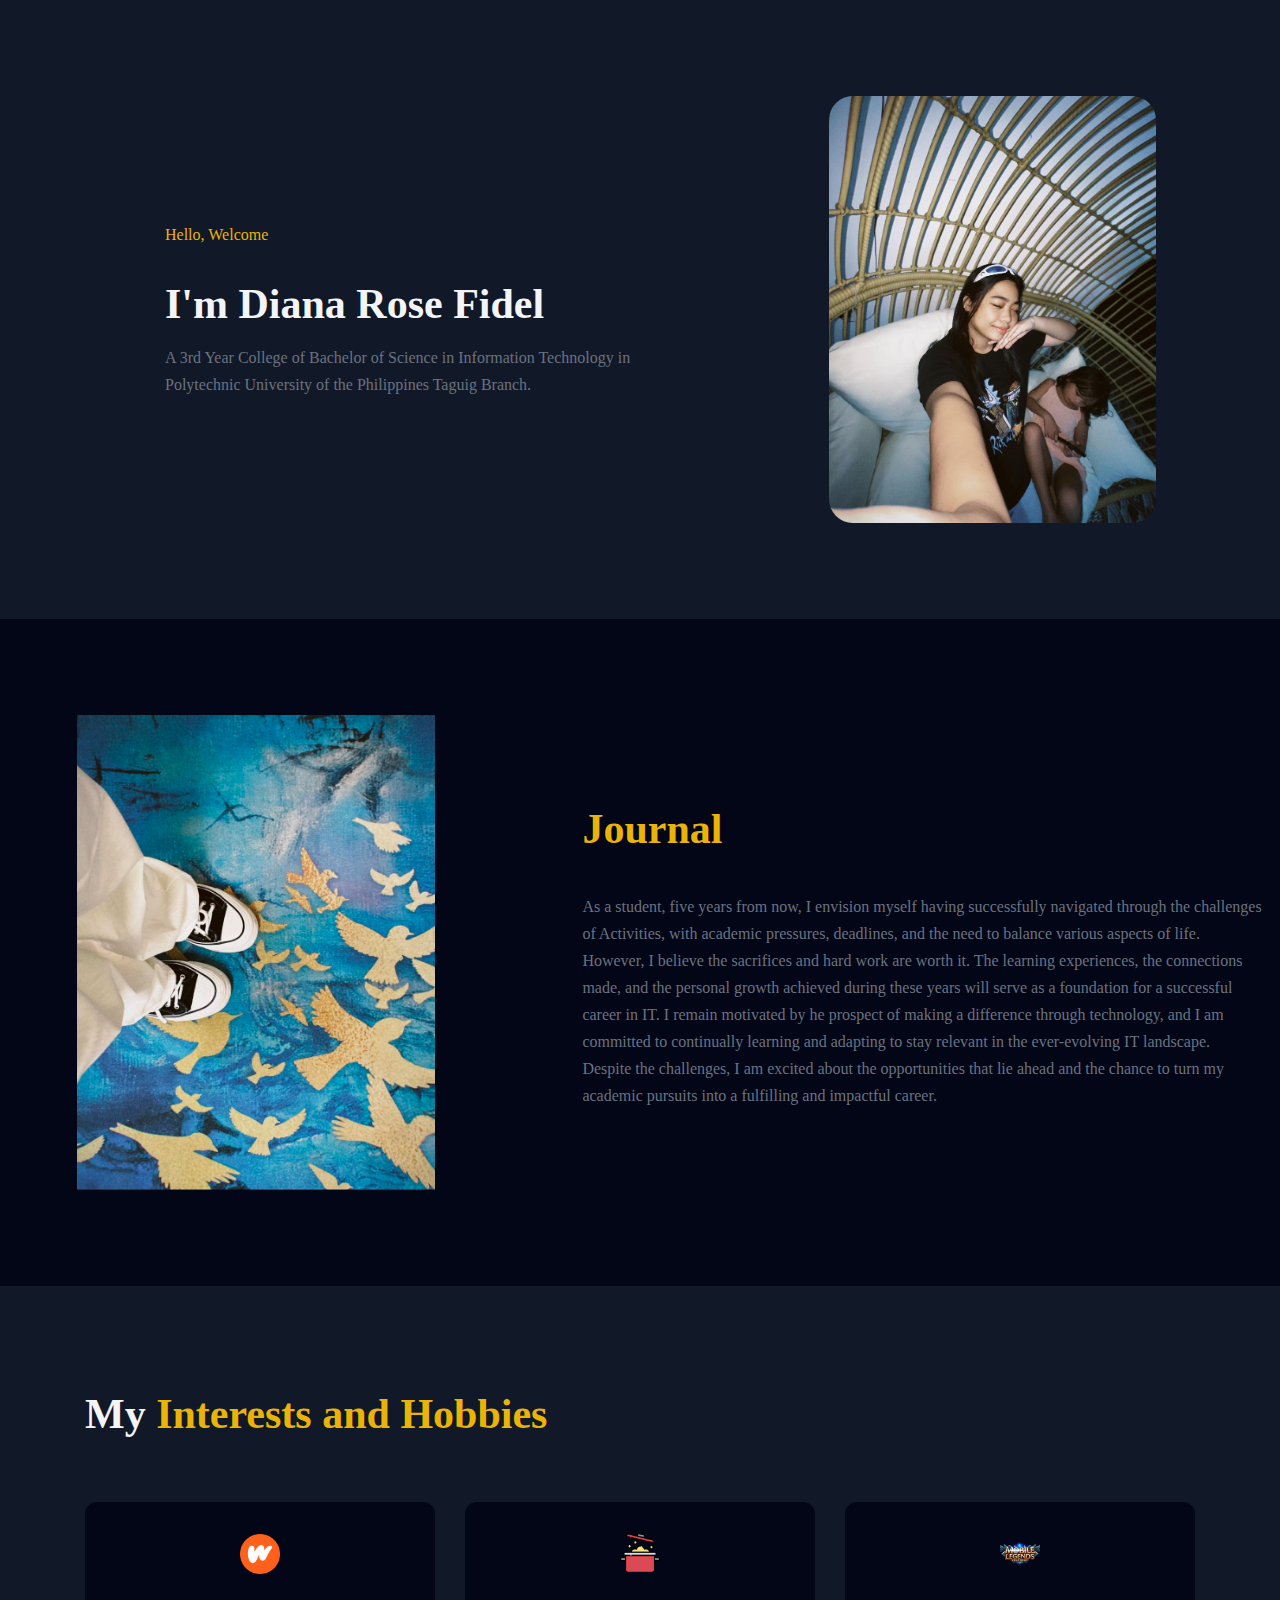
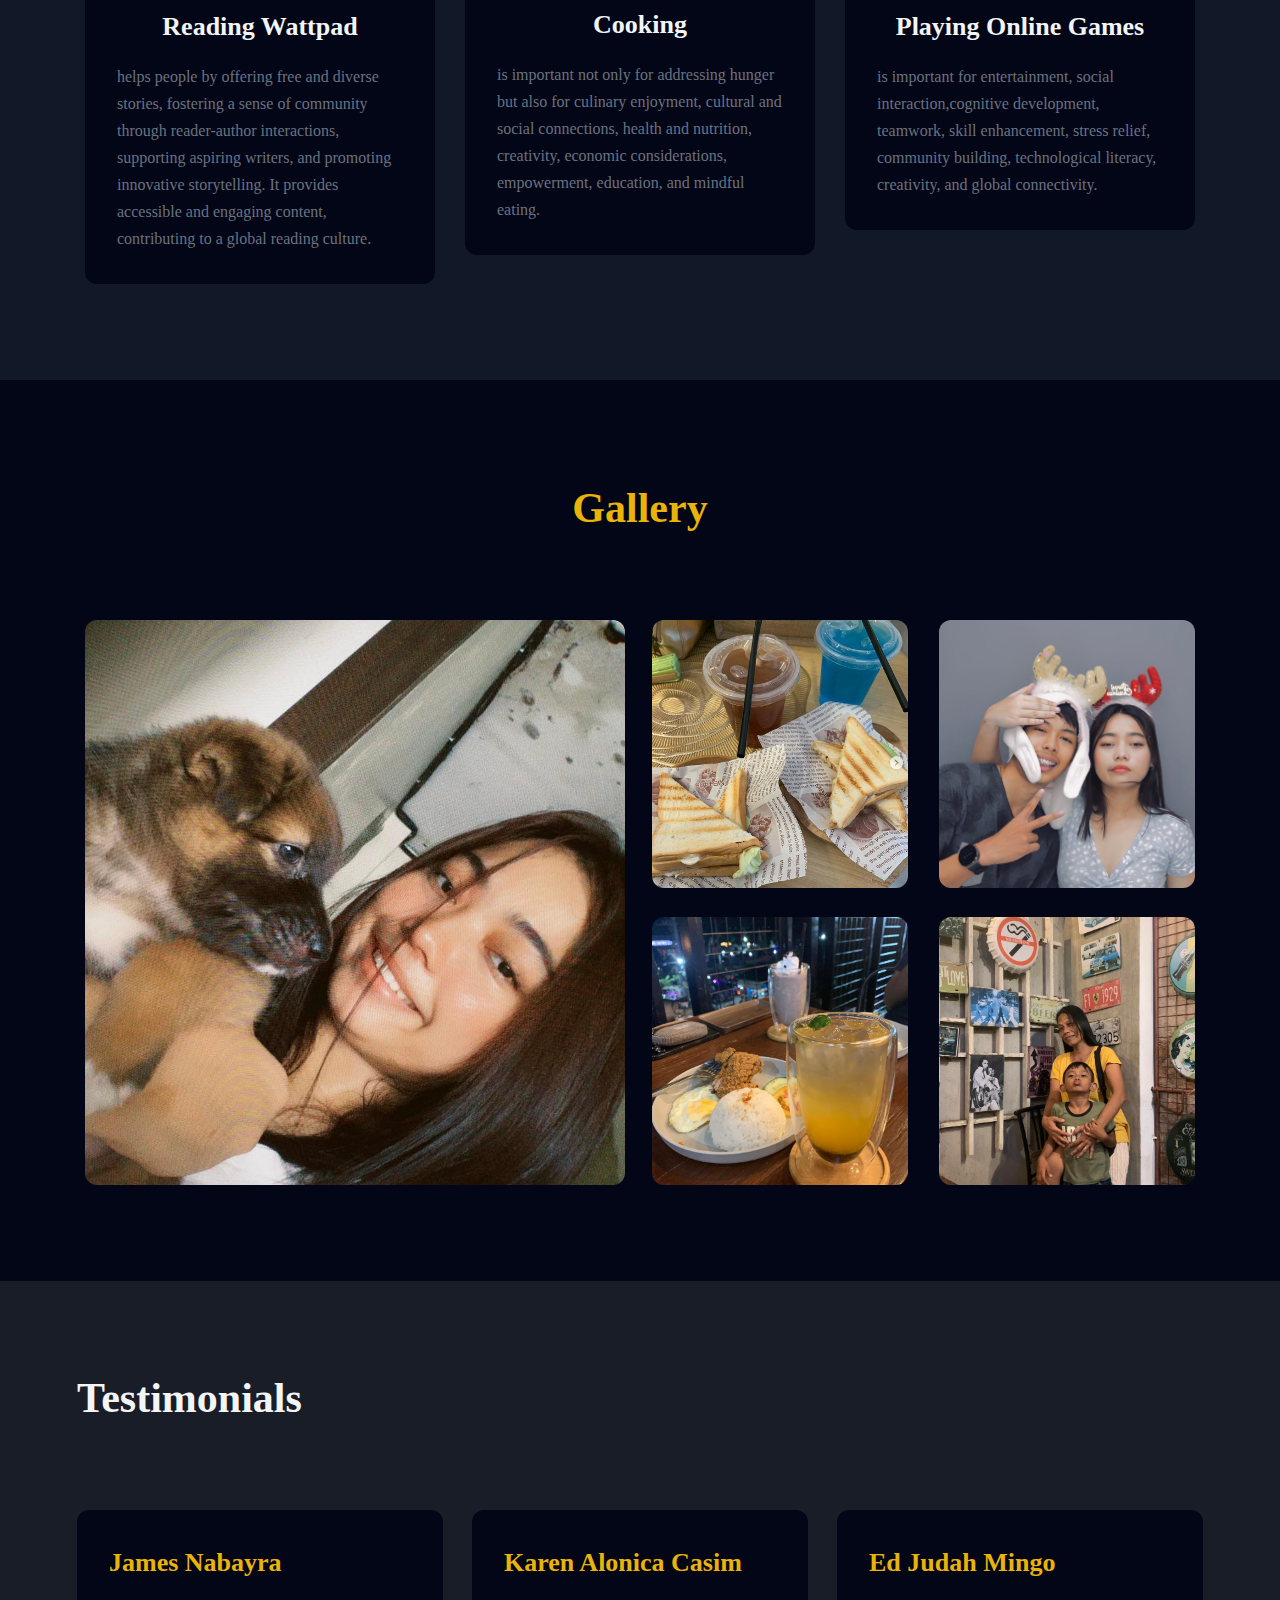
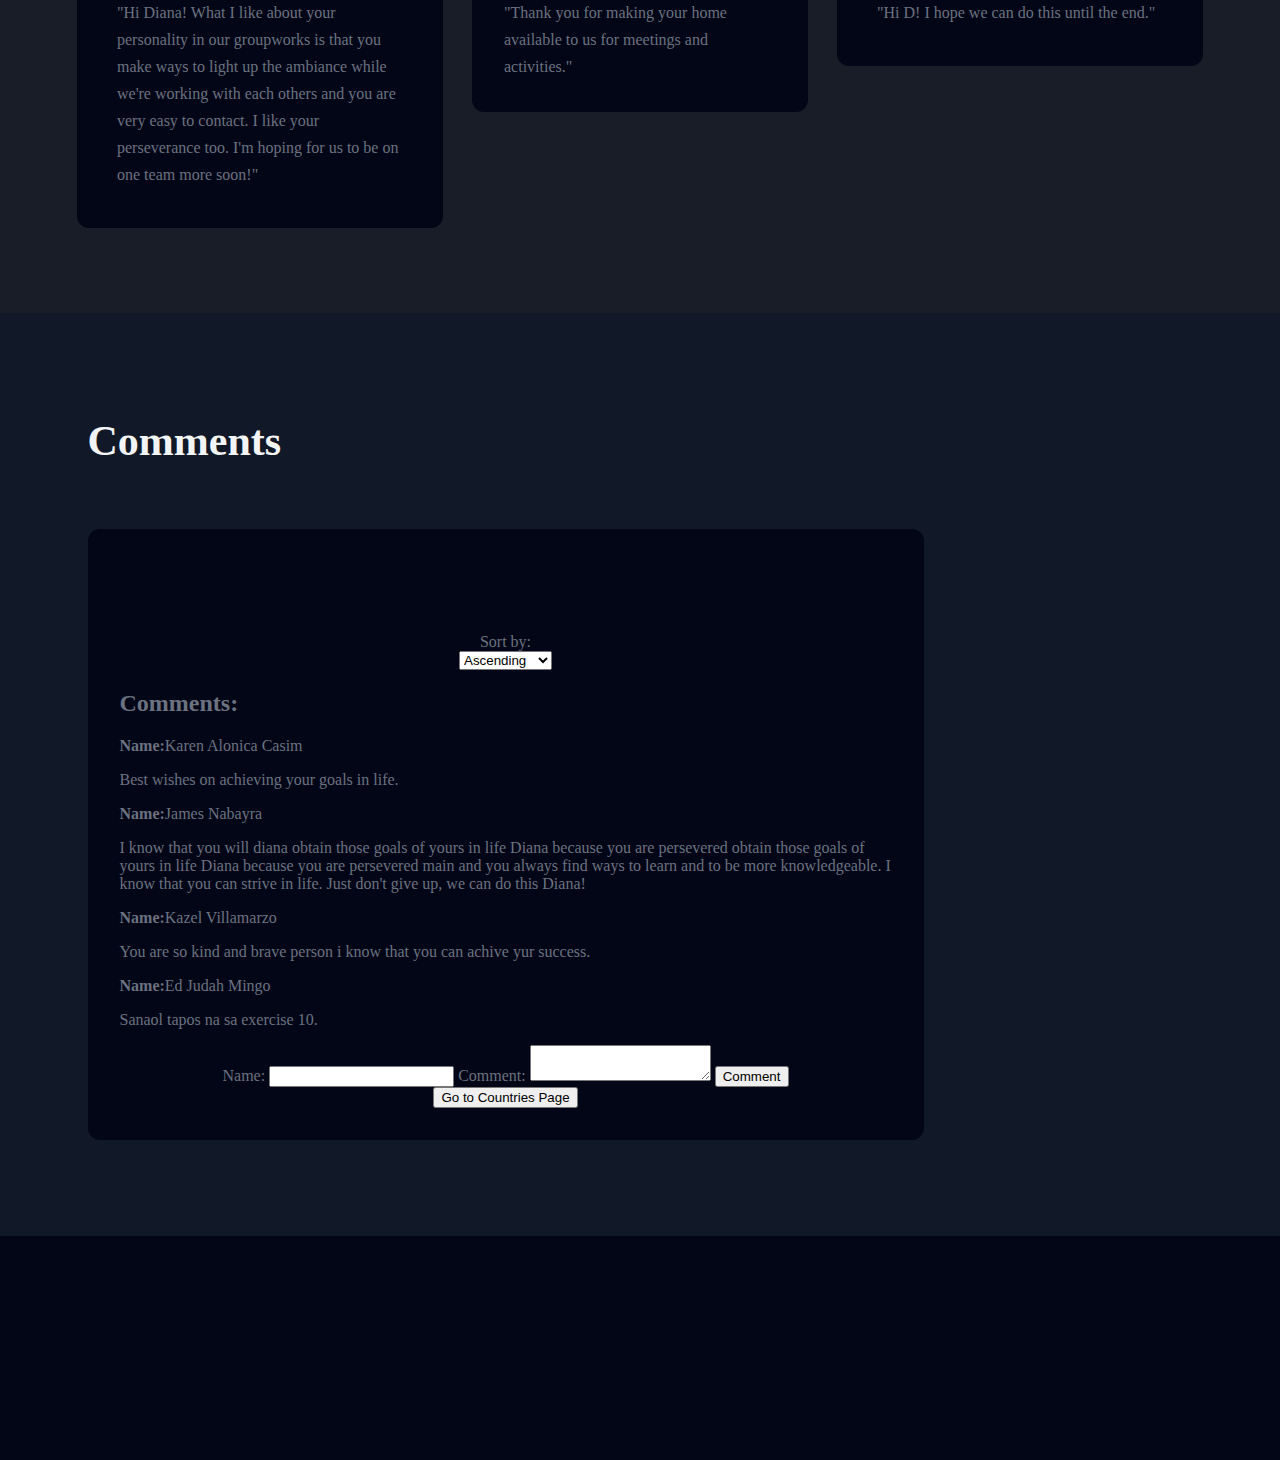
==== commit d724beb3: "modify html  file" ====
--- a/index.html
+++ b/index.html
@@ -3,7 +3,6 @@
   <head>
     <link rel="stylesheet" href="./fidel_dianarose_final_exercise.css" />
   </head>
-  
   <body>
     <div class="aboutme">
     <div class="herosection">
@@ -18,11 +17,10 @@
 		      in Information Technology in
         </p>
         <p class="a-3rd-year">
-          Polytechnic University of the Philippines Taguig Branch.
-        </p>
-       </div>
-       </div>
-       </div>
+          Polytechnic University of the Philippines Taguig Branch.</p>
+      </div>
+    </div>
+    </div>
           <img
             class="frame-child"
             alt=""src="./img/diana.jpg"
@@ -43,37 +41,36 @@
            <p class="a-3rd-year">
               As a student, five years from now, 
               I envision myself having
-			        successfully navigated through the challenges 
-          </p>
+			        successfully navigated through the challenges </p>
 			<p class="a-3rd-year">
-         of Activities, with academic pressures,
-			      deadlines, and the need to balance 
-			      various aspects of life. </p>
+        of Activities, with academic pressures,
+			  deadlines, and the need to balance 
+			  various aspects of life. </p>
       <p class="a-3rd-year">However, I believe the 
-				  sacrifices and hard work are worth it. 
-				    The learning experiences, 
-				    the connections </p>
+				sacrifices and hard work are worth it. 
+				The learning experiences, 
+				the connections </p>
       <p class="a-3rd-year">
-				  made, and the personal growth 
-				    achieved during these years will 
-				    serve as a foundation for a successful</p>
+				made, and the personal growth 
+				achieved during these years will 
+				serve as a foundation for a successful</p>
       <p class="a-3rd-year">
-				  career in IT. I remain motivated by 
-				    the prospect of making a difference 
-				    through technology, and I am </p>
+				career in IT. I remain motivated by 
+				he prospect of making a difference 
+				through technology, and I am </p>
       <p class="a-3rd-year">
-				  committed to continually learning and adapting to 
-				  stay relevant in the ever-evolving IT landscape.</p>				
+				committed to continually learning and adapting to 
+				stay relevant in the ever-evolving IT landscape.</p>				
 		  <p class="a-3rd-year">
-				  Despite the challenges, I am excited about the 
-				  opportunities that lie ahead and the
-				  chance to turn my</p>	
+			  Despite the challenges, I am excited about the 
+				opportunities that lie ahead and the
+				chance to turn my</p>	
 			<p class="a-3rd-year">
-				  academic pursuits into a fulfilling
-				  and impactful career.</p>					
-            </div>
-           </div>
-		</div>
+				academic pursuits into a fulfilling
+				and impactful career.</p>					
+        </div>
+      </div>
+		 </div>
 		</div>
       </div>
       <div class="myservice">
@@ -93,20 +90,20 @@
       <div class="reading-wattpad-parent">
             <b class="reading-wattpad">Reading Wattpad</b>
       <div class="helps-people-by">
-          helps people by offering free and
-				  diverse stories, fostering
-          a sense of community through 
-				  reader-author interactions,
-          supporting aspiring writers, 
-				  and promoting innovative
-          storytelling. It provides 
-				  accessible and engaging content,
-          contributing to a global reading culture.
-              </div>
-           </div>
+        helps people by offering free and
+				diverse stories, fostering
+        a sense of community through 
+				reader-author interactions,
+        supporting aspiring writers, 
+				and promoting innovative
+        storytelling. It provides 
+				accessible and engaging content,
+        contributing to a global reading culture.
+          </div>
          </div>
         </div>
-       <div class="frame-div">
+      </div>
+    <div class="frame-div">
             <div class="frame-parent1">
                <img class="frame-icon1" alt="" 
 			   src="./img/cooking.png" />
@@ -114,33 +111,33 @@
       <div class="reading-wattpad-parent">
           <b class="reading-wattpad">Cooking</b>
           <div class="helps-people-by">
-               is important not only for
-				      addressing hunger but also for
-              culinary enjoyment, cultural and 
-				      social connections, health
-              and nutrition, creativity, 
-				      economic considerations,
-              empowerment, education, and 
-				      mindful eating.
-                </div>
-                </div>
-              </div>
-            </div>
-            <div class="frame-div">
-              <div class="frame-parent1">
-                <img class="frame-icon" alt="" 
+            is important not only for
+				    addressing hunger but also for
+            culinary enjoyment, cultural and 
+				    social connections, health
+            and nutrition, creativity, 
+				    economic considerations,
+            empowerment, education, and 
+				    mindful eating.
+              </div>
+            </div>
+          </div>
+        </div>
+        <div class="frame-div">
+          <div class="frame-parent1">
+            <img class="frame-icon" alt="" 
 					src="./img/ml.png"/>
 
         <div class="reading-wattpad-parent">
             <b class="reading-wattpad"
 					    >Playing Online Games</b>
           <div class="helps-people-by">
-              is important for entertainment, social
-					    interaction,cognitive development,
-					    teamwork, skill enhancement, stress
-              relief, community building, 
-					    technological literacy,
-              creativity, and global connectivity.
+            is important for entertainment, social
+					  interaction,cognitive development,
+					  teamwork, skill enhancement, stress
+            relief, community building, 
+					  technological literacy,
+            creativity, and global connectivity.
                   </div>
                 </div>
               </div>
@@ -187,15 +184,15 @@
             </div>
         <div class="hi-diana-what-i-like-about-yo-wrapper">
             <div class="hi-diana-what">
-              "Hi Diana! What I like about your 
-				      personality in our
-              groupworks is that you make ways to 
-				      light up the ambiance
-              while we're working with each others
-				      and you are very easy
-              to contact. I like your perseverance 
-				      too. I'm hoping for
-              us to be on one team more soon!"
+            "Hi Diana! What I like about your 
+				    personality in our
+            groupworks is that you make ways to 
+				    light up the ambiance
+            while we're working with each others
+				    and you are very easy
+            to contact. I like your perseverance 
+				    too. I'm hoping for
+            us to be on one team more soon!"
              </div>
             </div>
            </div>
